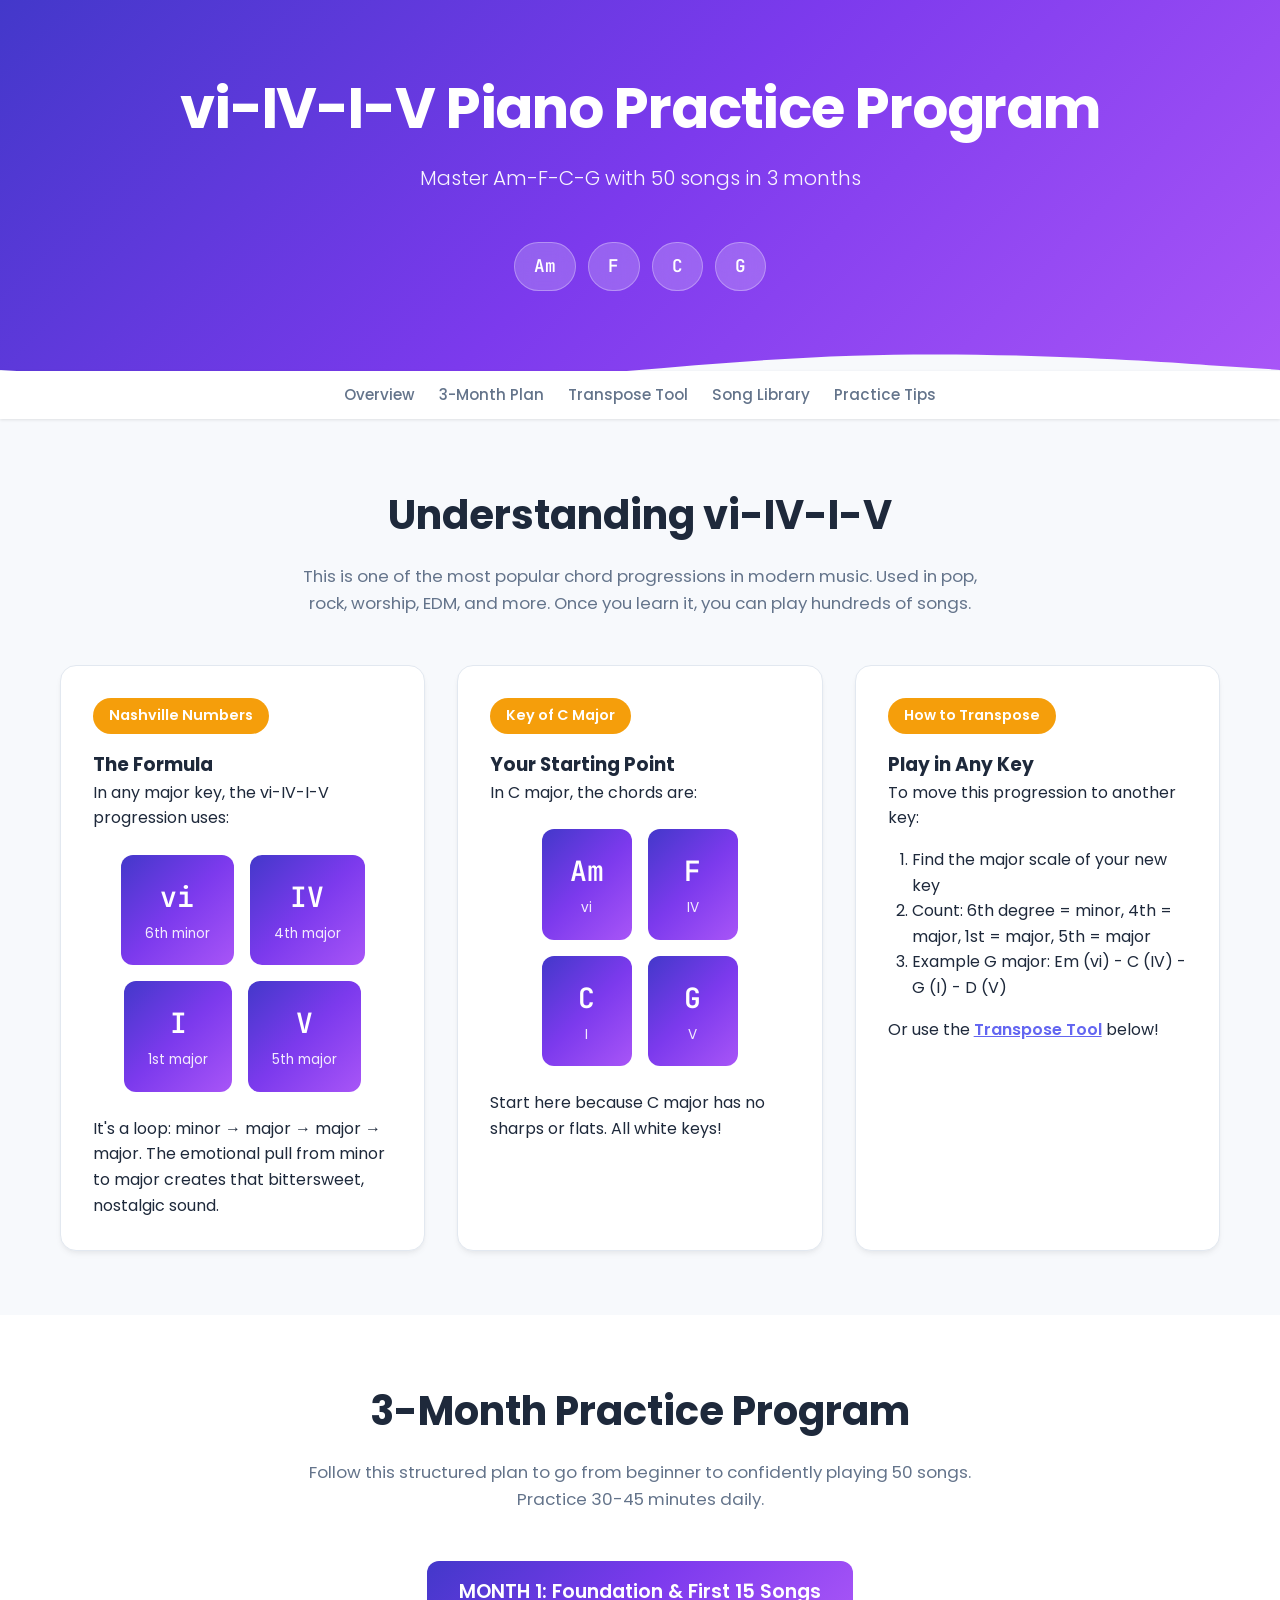
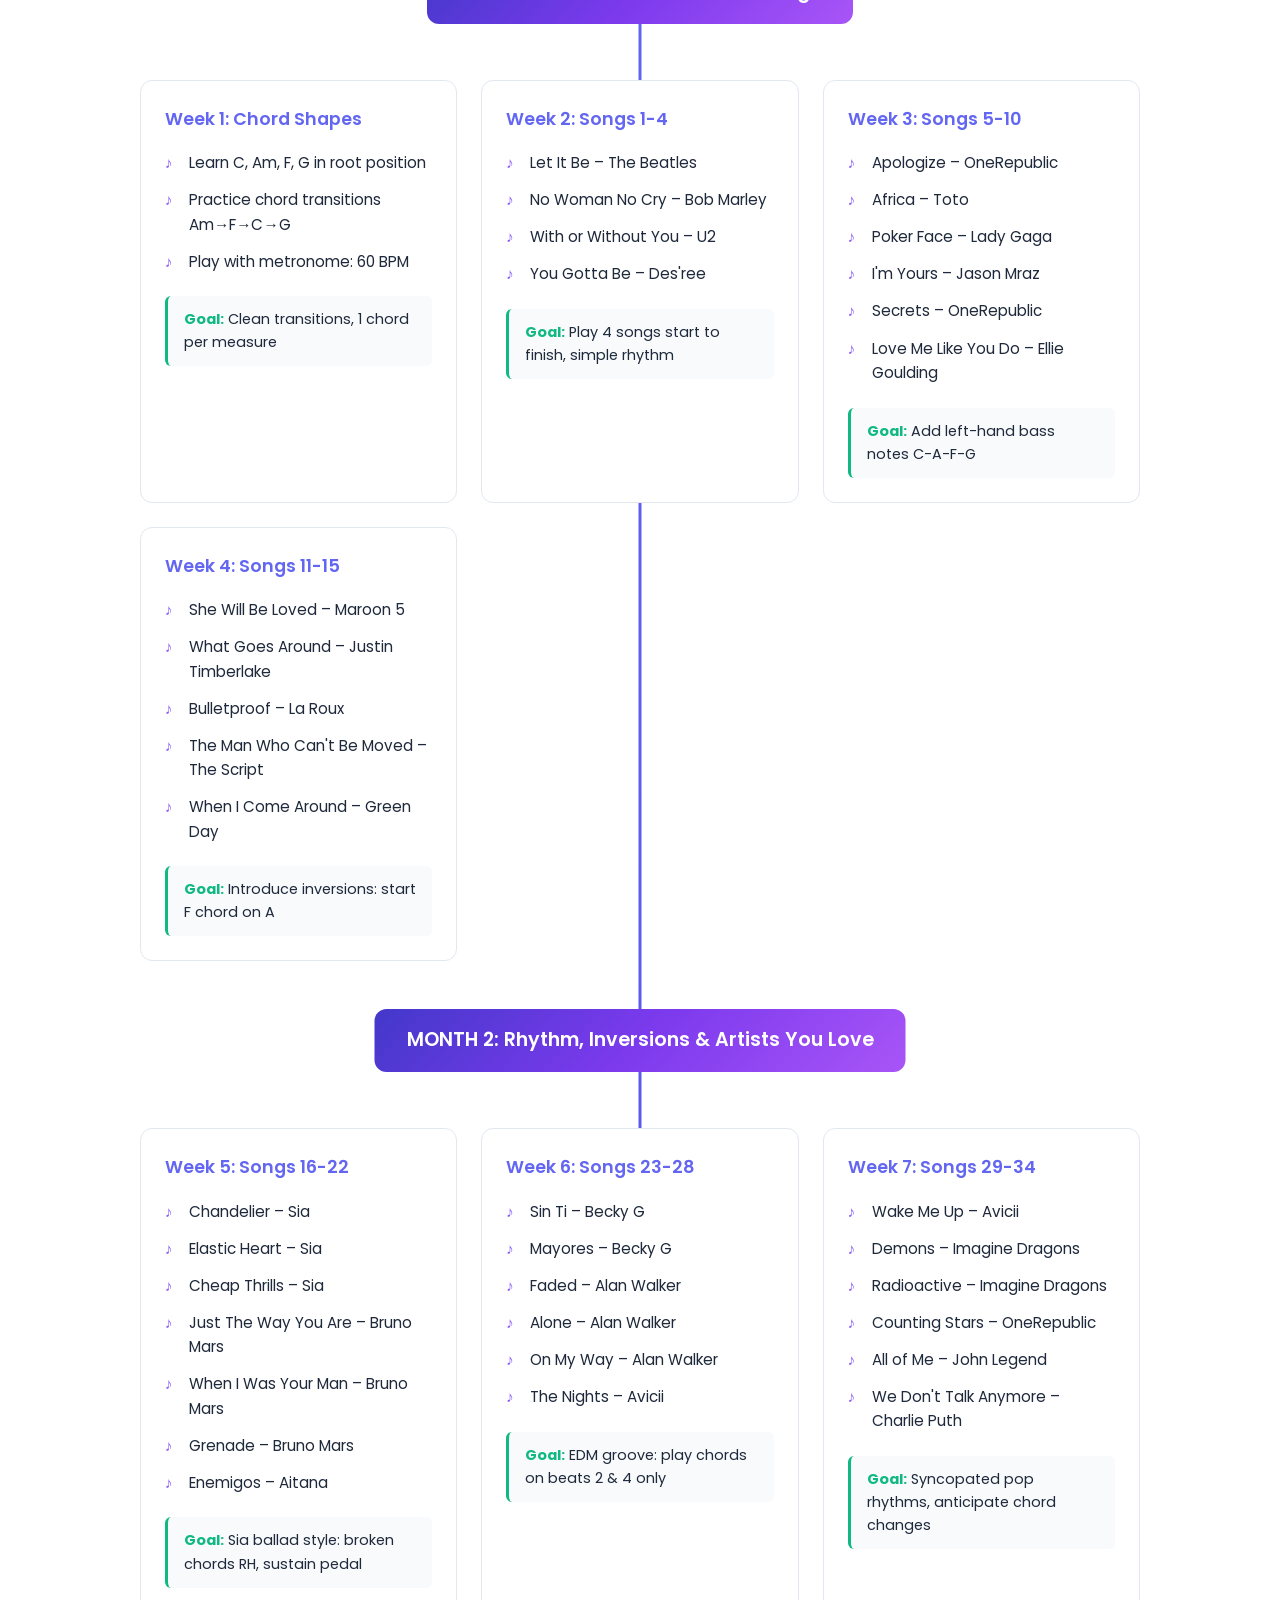
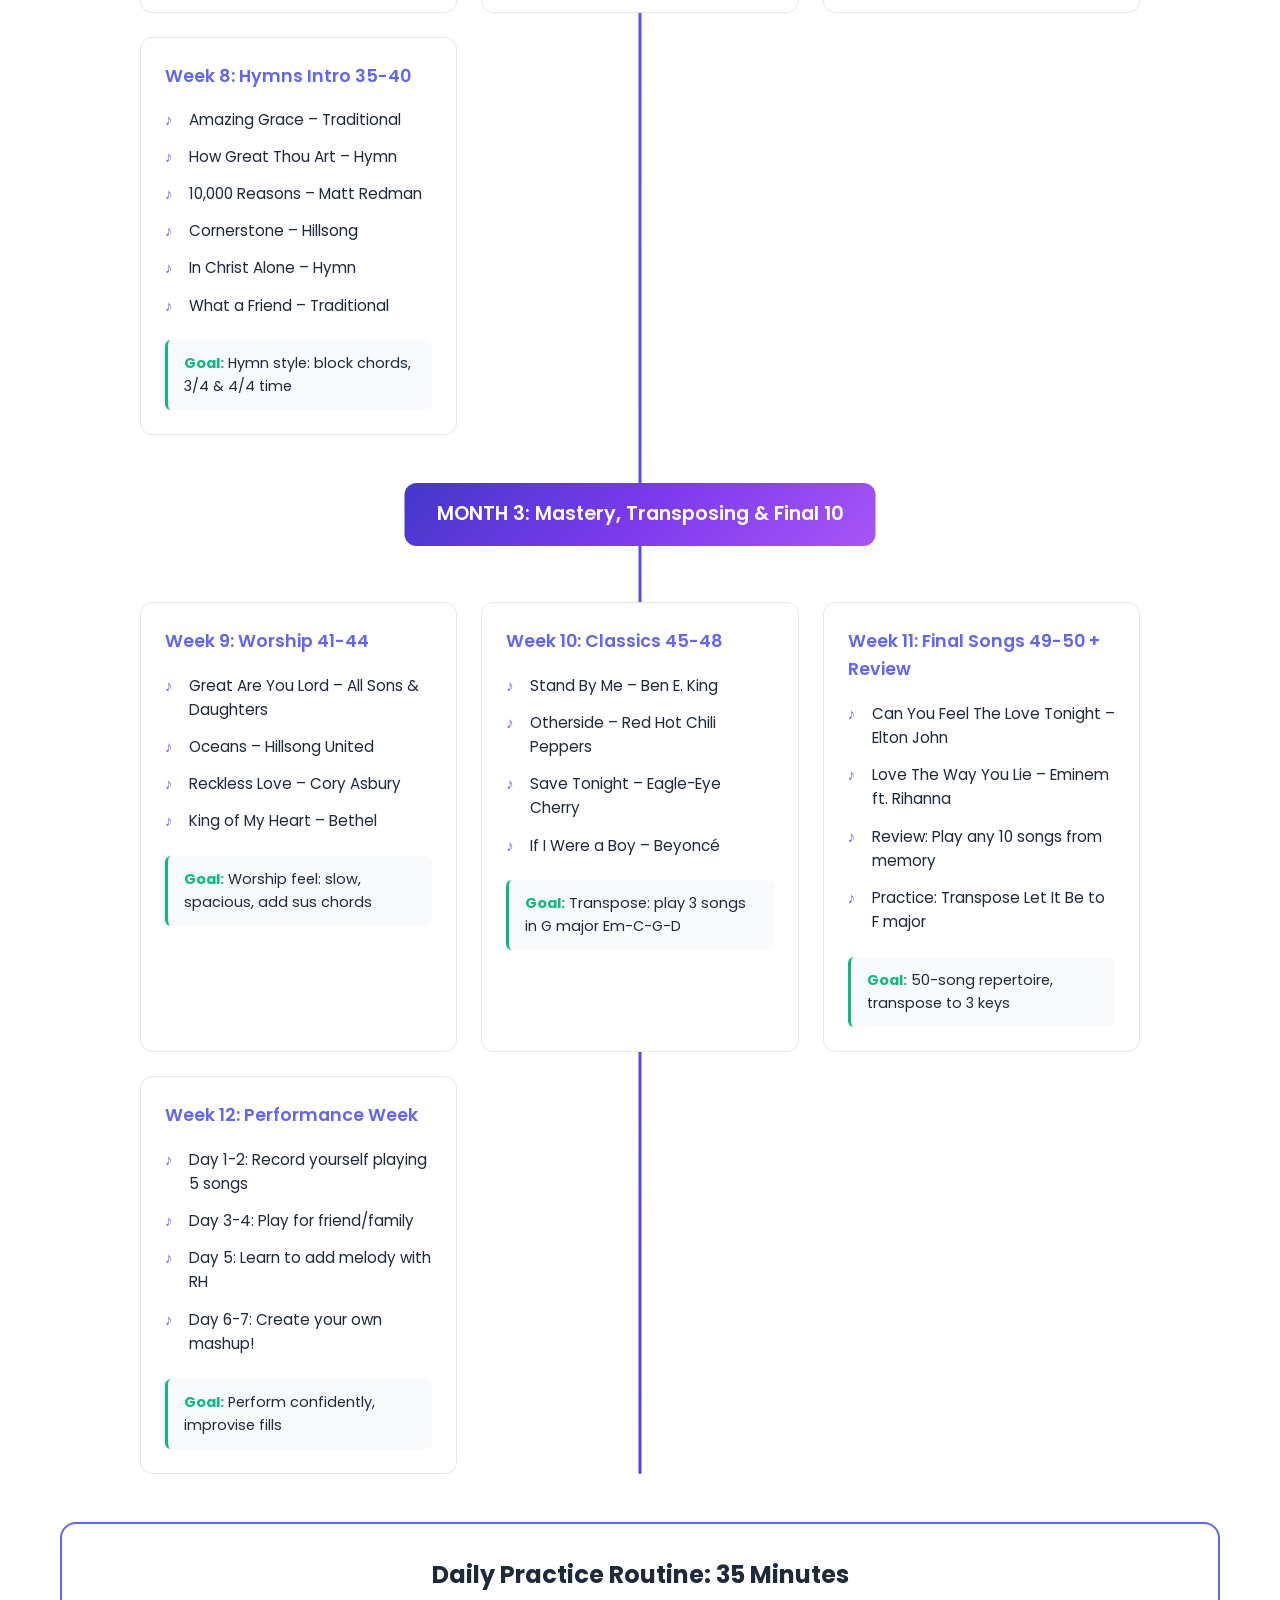
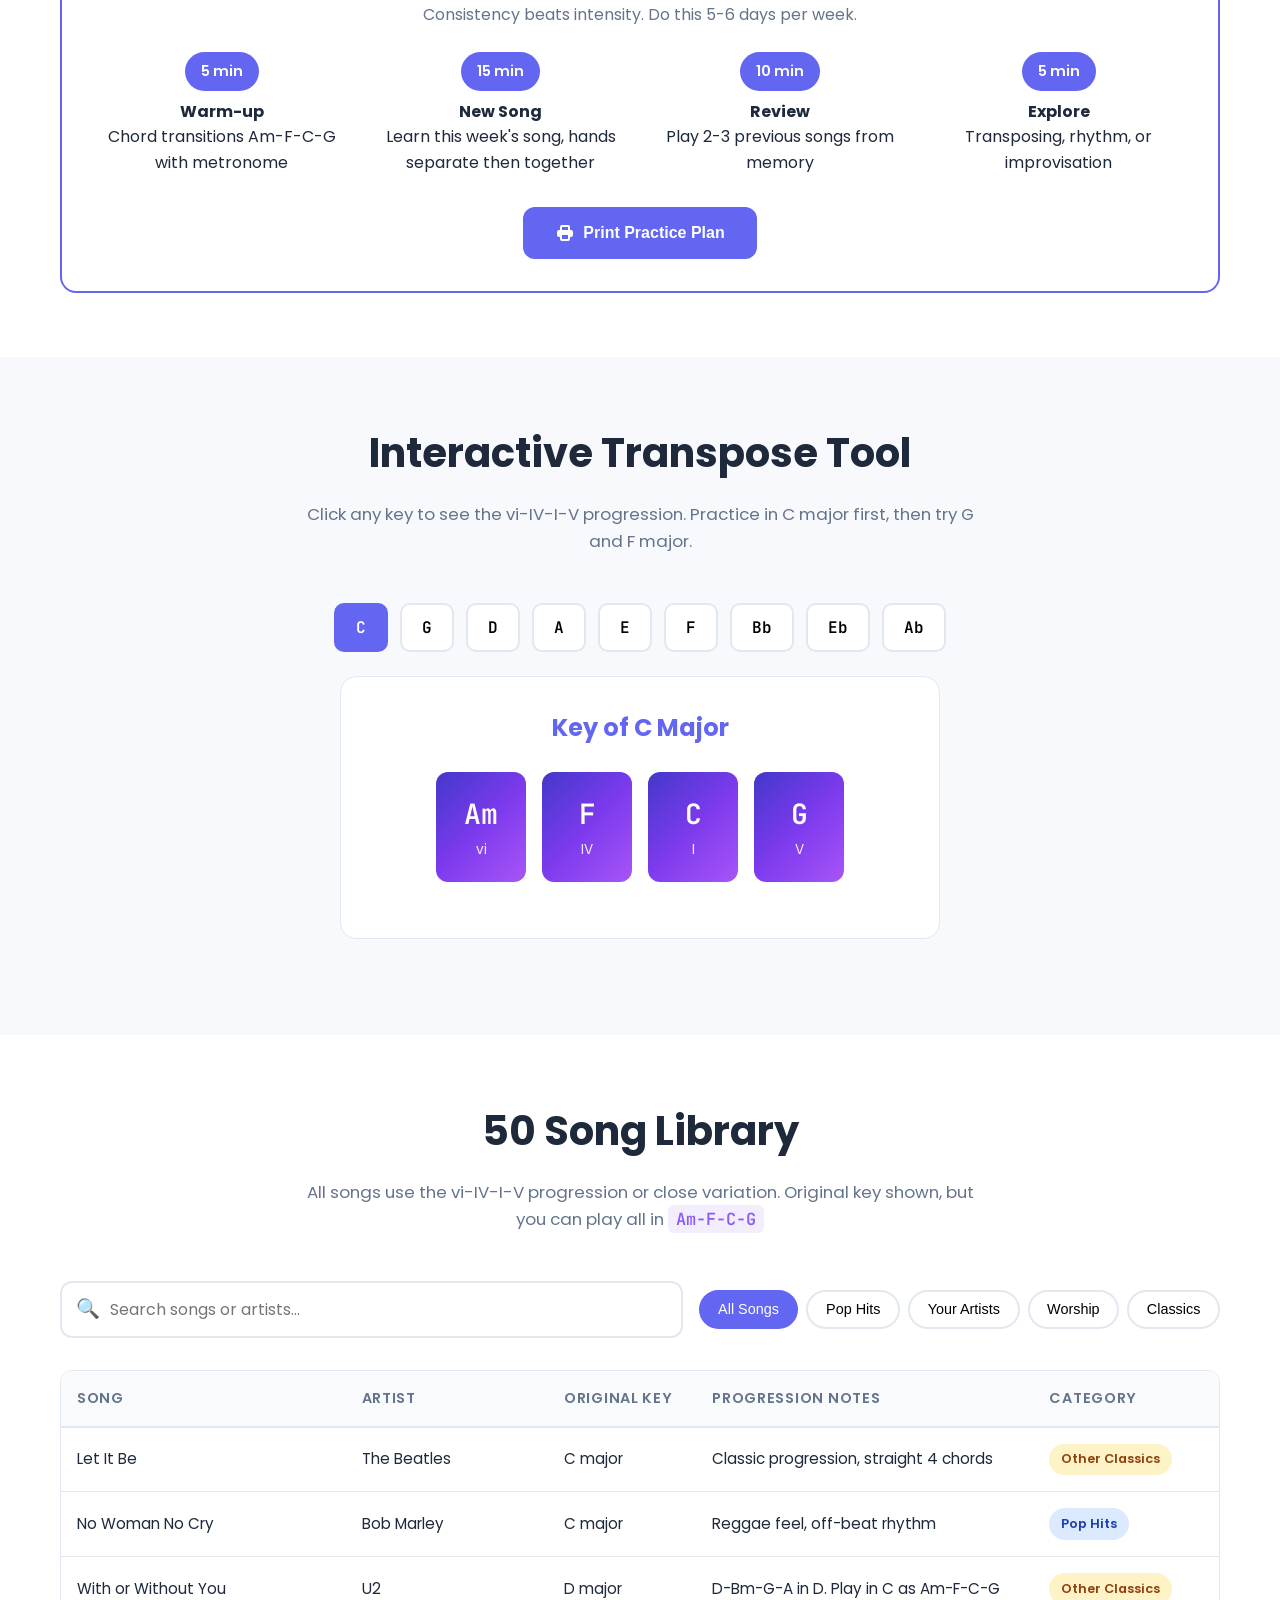
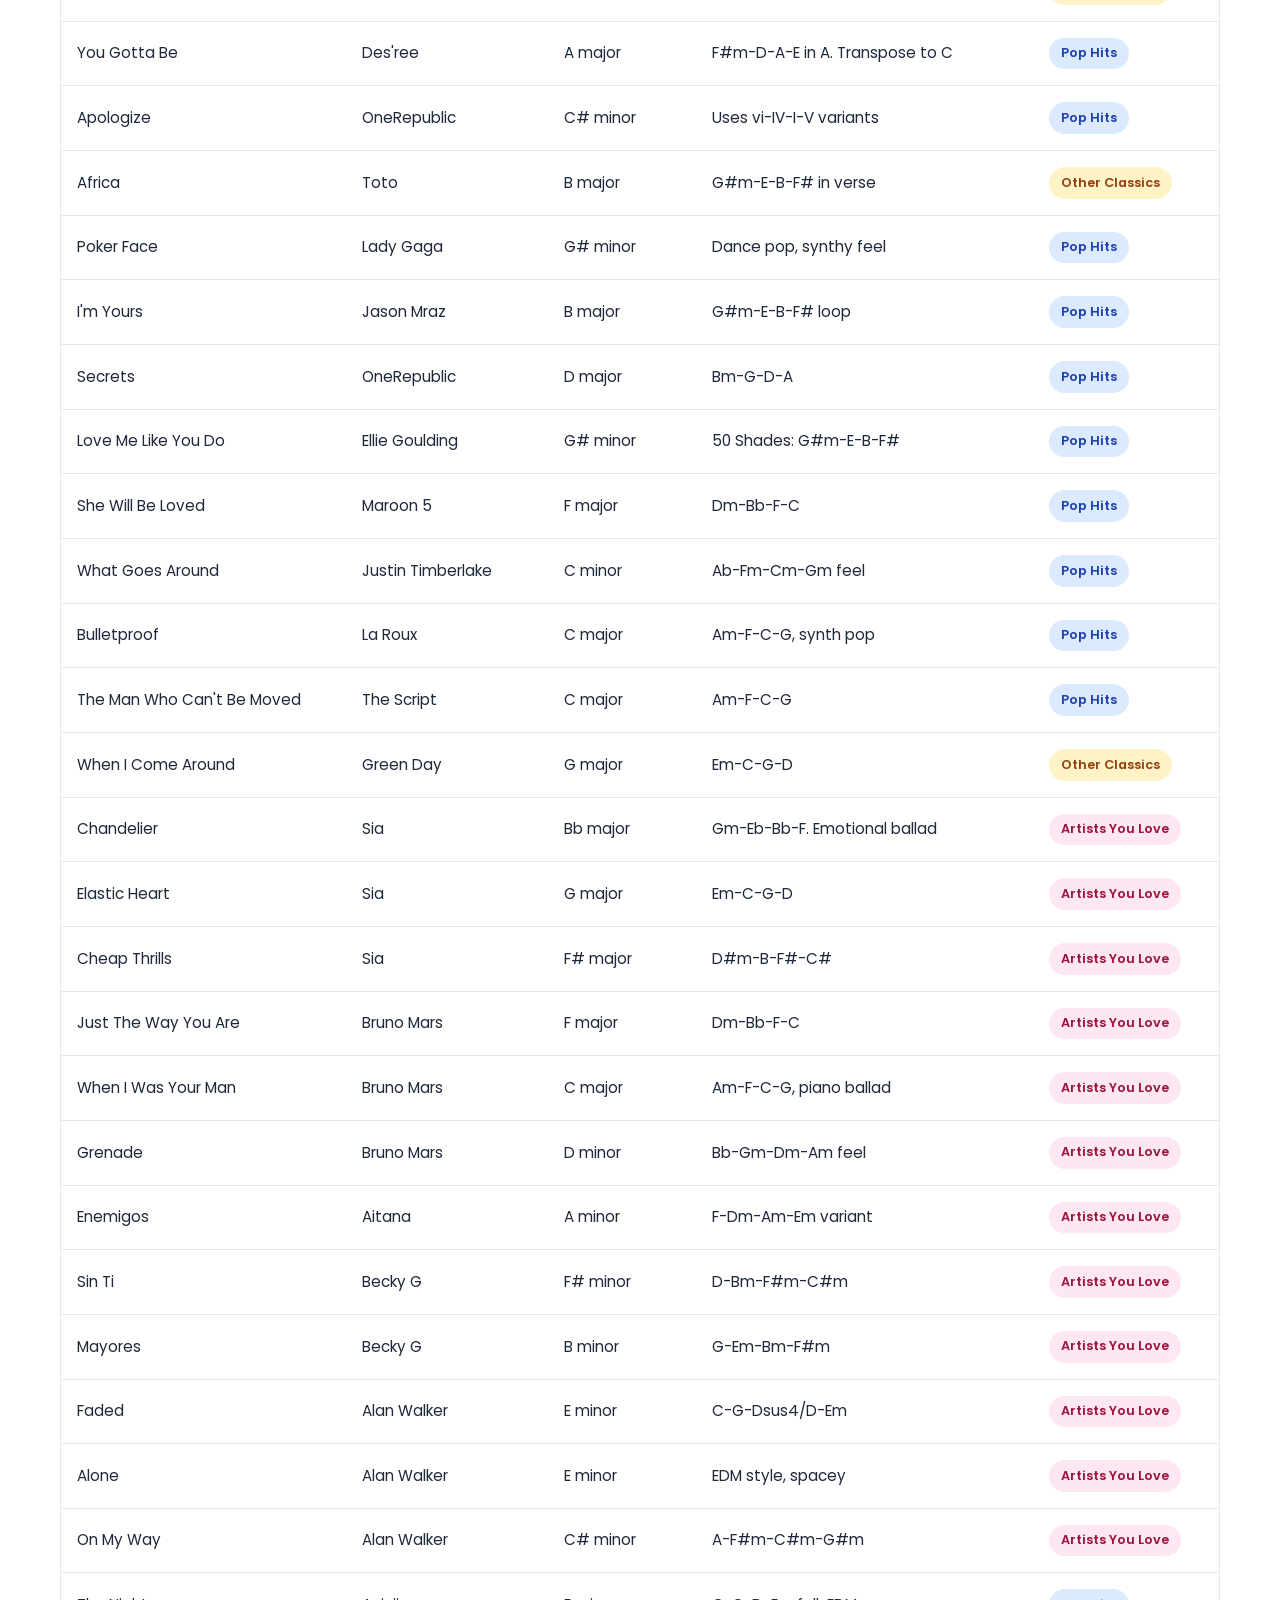
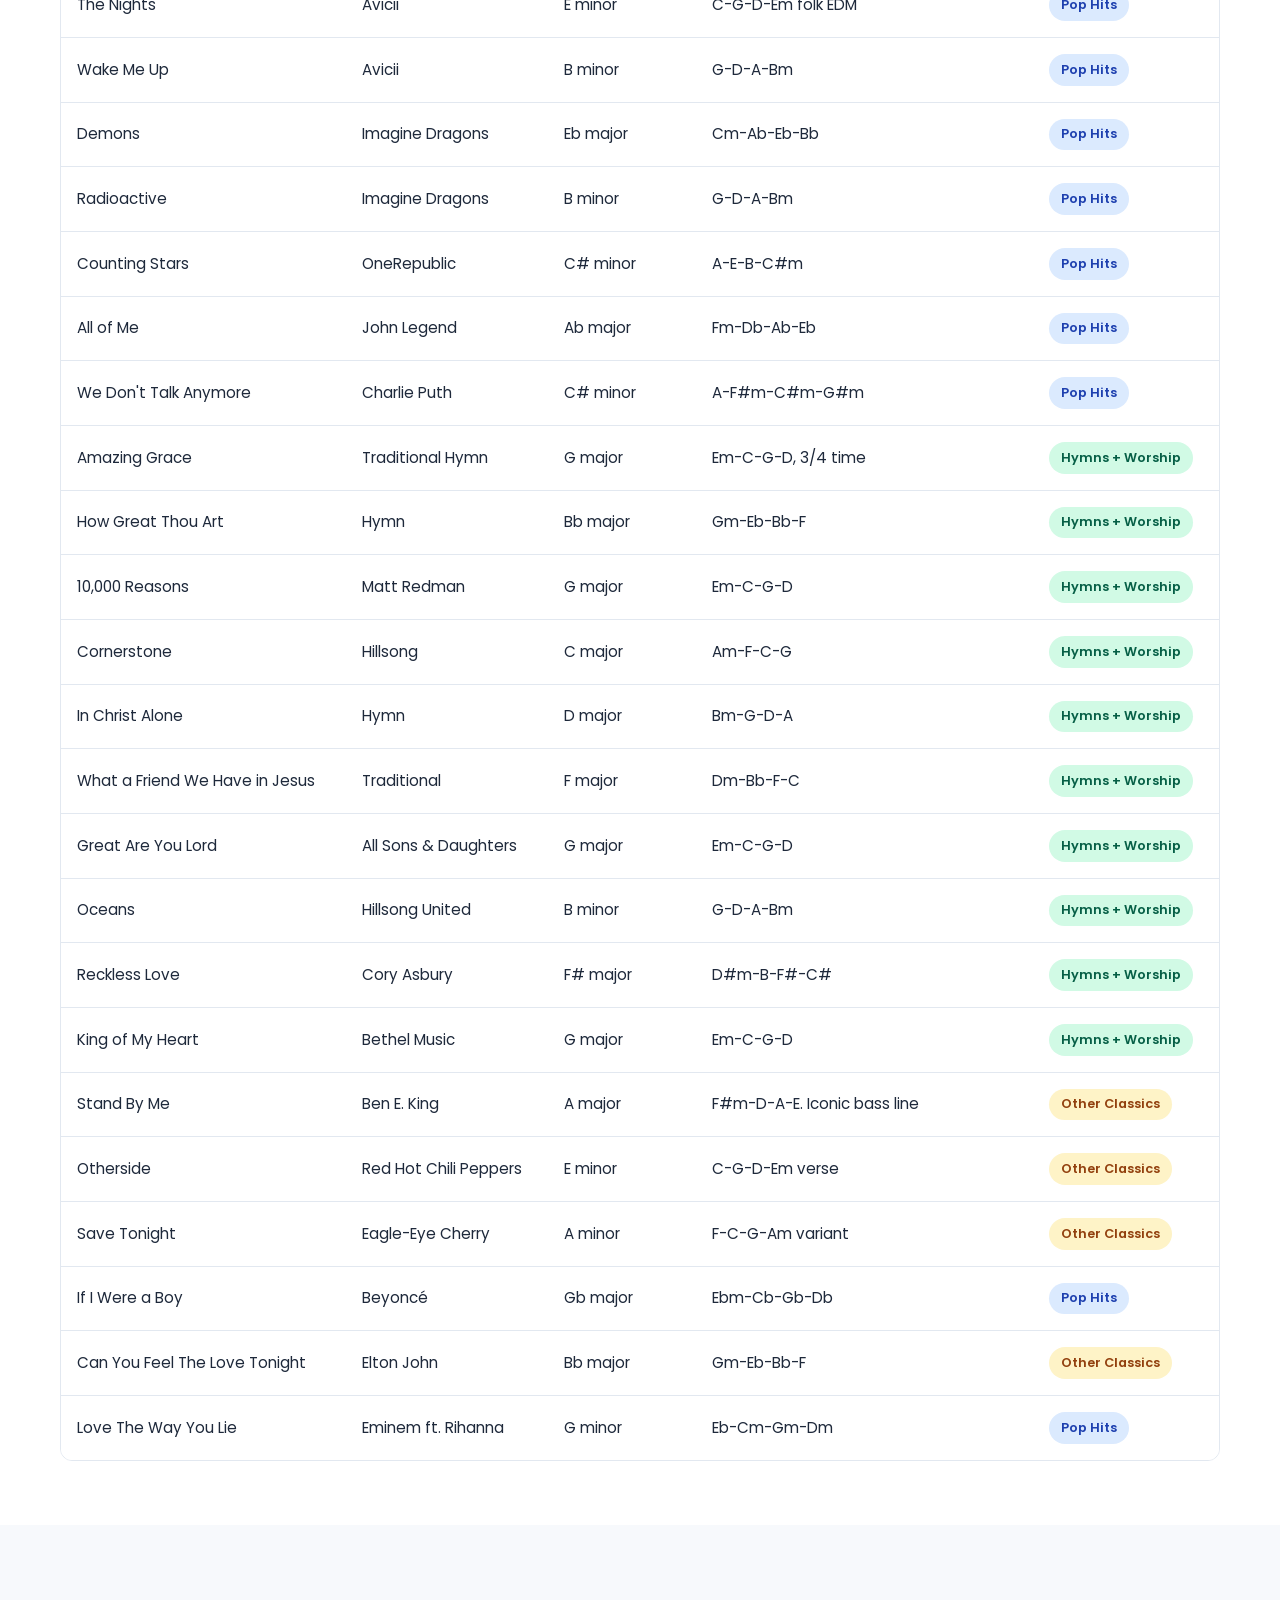
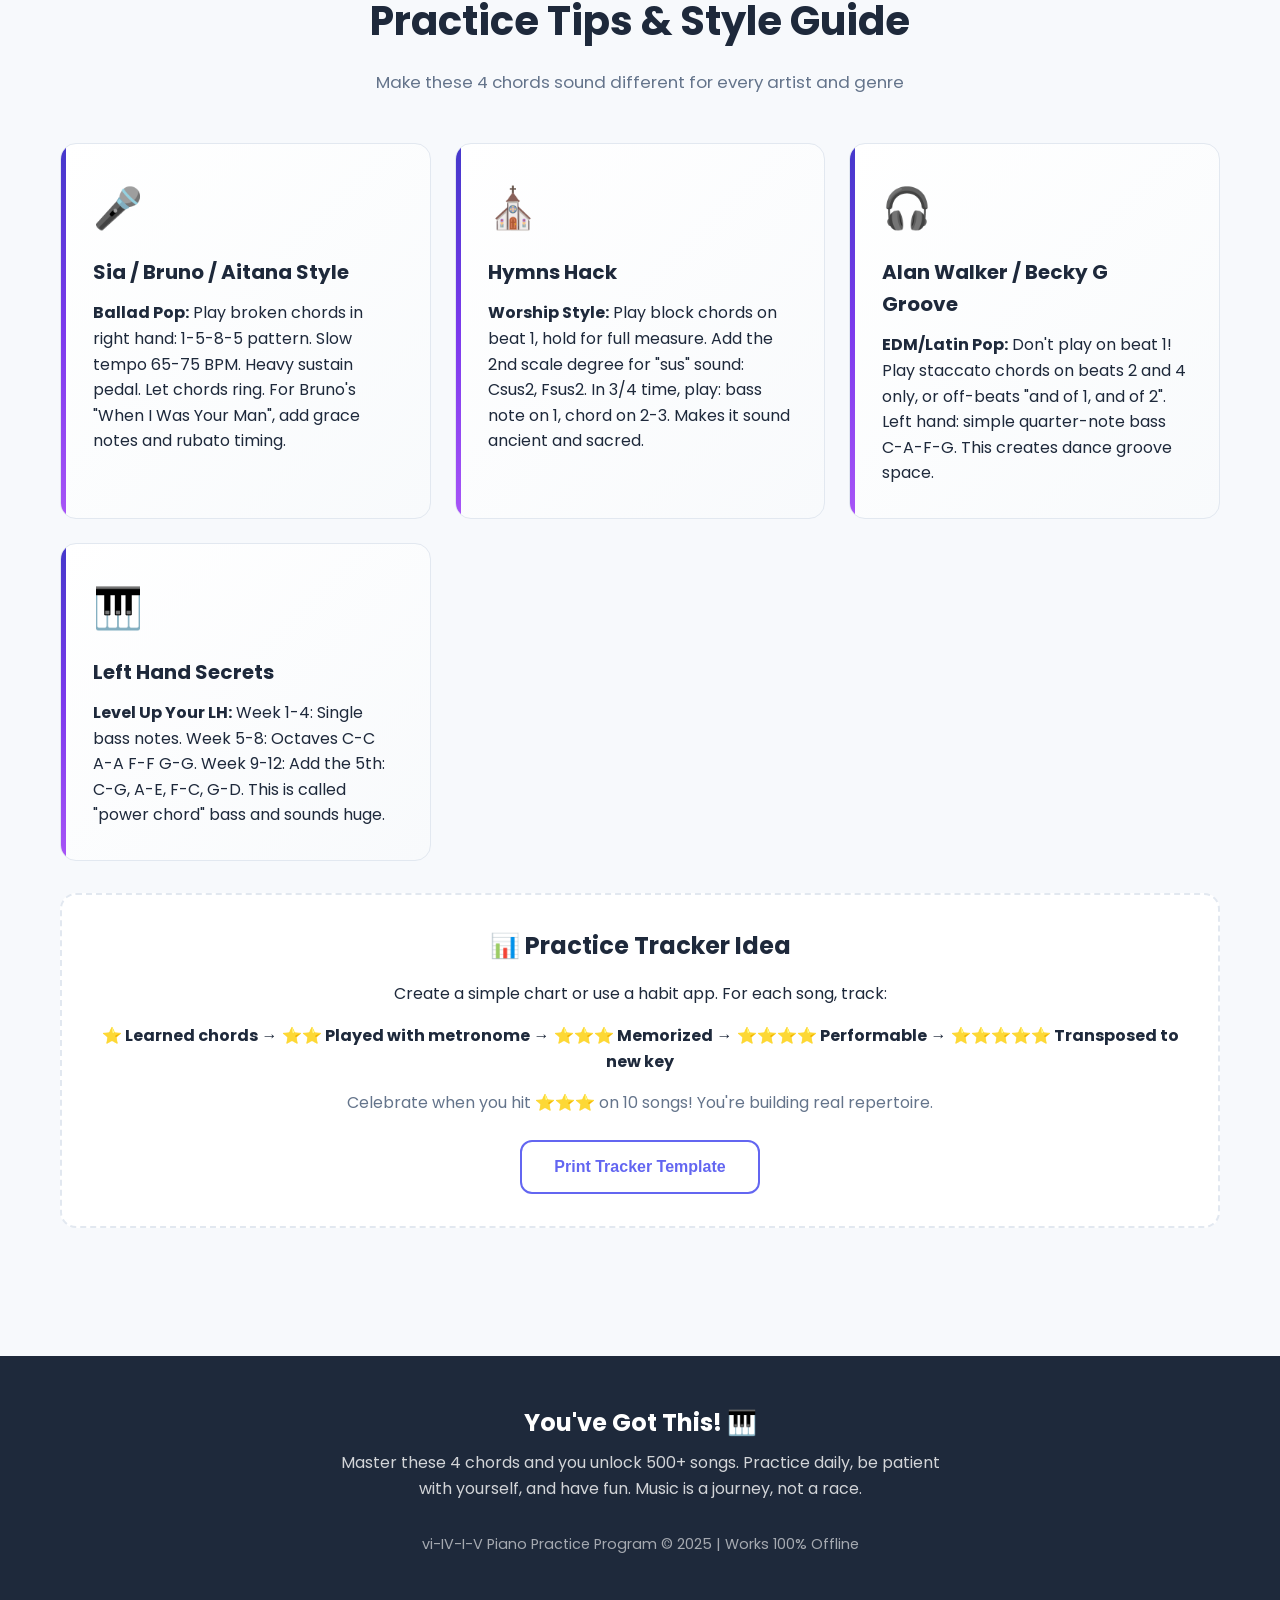
==== piano_program.html @ 8c0c709d "initial commit" ====
<!DOCTYPE html>
<html lang="en">
<head>
<!-- Playables SDK -->
<script>// Playables SDK v1.0.0
// Game lifecycle bridge: rAF-based game-ready detection + event communication
(function() {
  'use strict';

  // Idempotency: skip if already initialized (e.g., server-side injection
  // followed by client-side inject-javascript via the Bloks webview component).
  if (window.playablesSDK) return;

  var HANDLER_NAME = 'playablesGameEventHandler';
  var ANDROID_BRIDGE_NAME = '_MetaPlayablesBridge';
  var RAF_FRAME_THRESHOLD = 3;

  var gameReadySent = false;
  var firstInteractionSent = false;
  var errorSent = false;
  var frameCount = 0;
  var originalRAF = window.requestAnimationFrame;

  // --- Transport Layer ---

  function hasIOSBridge() {
    return !!(window.webkit &&
              window.webkit.messageHandlers &&
              window.webkit.messageHandlers[HANDLER_NAME]);
  }

  function hasAndroidBridge() {
    return !!(window[ANDROID_BRIDGE_NAME] &&
              typeof window[ANDROID_BRIDGE_NAME].postEvent === 'function');
  }

  function isInIframe() {
    return !!(window.parent && window.parent !== window);
  }

  function sendEvent(eventName, payload) {
    var message = {
      type: eventName,
      payload: payload || {},
      timestamp: Date.now()
    };

    if (hasIOSBridge()) {
      try {
        window.webkit.messageHandlers[HANDLER_NAME].postMessage(message);
      } catch (e) { /* ignore */ }
      return;
    }

    if (hasAndroidBridge()) {
    try {
      var p = payload || {};
      p.__secureToken = window.__fbAndroidBridgeAuthToken || '';
      window[ANDROID_BRIDGE_NAME].postEvent(
        eventName,
        JSON.stringify(p)
      );
    } catch (e) { /* ignore */ }
    return;
  }

    if (isInIframe()) {
      try {
        window.parent.postMessage(message, '*');
      } catch (e) { /* ignore */ }
      return;
    }
  }

  // --- rAF Game-Ready Detection ---

  function onFrame() {
    if (gameReadySent) return;

    frameCount++;
    if (frameCount >= RAF_FRAME_THRESHOLD) {
      gameReadySent = true;
      sendEvent('game_ready', {
        frame_count: frameCount,
        detected_at: Date.now()
      });
      return;
    }

    originalRAF.call(window, onFrame);
  }

  if (originalRAF) {
    window.requestAnimationFrame = function(callback) {
      if (!gameReadySent) {
        return originalRAF.call(window, function(timestamp) {
          frameCount++;
          if (frameCount >= RAF_FRAME_THRESHOLD && !gameReadySent) {
            gameReadySent = true;
            sendEvent('game_ready', {
              frame_count: frameCount,
              detected_at: Date.now()
            });
          }
          callback(timestamp);
        });
      }
      return originalRAF.call(window, callback);
    };
  }

  // --- First User Interaction Detection ---

  function setupFirstInteractionDetection() {
    var events = ['touchstart', 'mousedown', 'keydown'];

    function onFirstInteraction() {
      if (firstInteractionSent) return;
      firstInteractionSent = true;
      sendEvent('user_interaction_start', null);

      for (var i = 0; i < events.length; i++) {
        document.removeEventListener(events[i], onFirstInteraction, true);
      }
    }

    for (var i = 0; i < events.length; i++) {
      document.addEventListener(events[i], onFirstInteraction, true);
    }
  }

  if (document.readyState === 'loading') {
    document.addEventListener('DOMContentLoaded', setupFirstInteractionDetection);
  } else {
    setupFirstInteractionDetection();
  }

  // --- Auto Error Capture ---

  window.addEventListener('error', function(event) {
    if (errorSent) return;
    errorSent = true;
    sendEvent('error', {
      message: event.message || 'Unknown error',
      source: event.filename || '',
      lineno: event.lineno || 0,
      colno: event.colno || 0,
      auto_captured: true
    });
  });

  window.addEventListener('unhandledrejection', function(event) {
    if (errorSent) return;
    errorSent = true;
    var reason = event.reason;
    sendEvent('error', {
      message: (reason instanceof Error) ? reason.message : String(reason),
      type: 'unhandled_promise_rejection',
      auto_captured: true
    });
  });

  // --- Public API ---

  window.playablesSDK = {
    complete: function(score) {
      sendEvent('game_ended', {
        score: score,
        completed: true
      });
    },

    error: function(message) {
      if (errorSent) return;
      errorSent = true;
      sendEvent('error', {
        message: message || 'Unknown error',
        auto_captured: false
      });
    },

    sendEvent: function(eventName, payload) {
      if (!eventName || typeof eventName !== 'string') return;
      sendEvent(eventName, payload);
    }
  };

  // Kick off rAF detection in case no game code calls rAF immediately
  if (originalRAF) {
    originalRAF.call(window, onFrame);
  }
})();</script>
<script>window.Intl=window.Intl||{};Intl.t=function(s){return(Intl._locale&&Intl._locale[s])||s;};</script>
<meta charset="UTF-8">
<meta name="viewport" content="width=device-width, initial-scale=1.0">
<title>vi-IV-I-V Piano Practice Program</title>
<link href="https://fonts.googleapis.com/css2?family=Poppins:wght@300;400;500;600;700&family=JetBrains+Mono:wght@400;600&display=swap" rel="stylesheet">
<style>
:root {
--bg: #f7f9fc;
--card: #ffffff;
--text: #1e293b;
--muted: #64748b;
--primary: #6366f1;
--primary-dark: #4f46e5;
--gradient: linear-gradient(135deg, #4338ca 0%, #7c3aed 50%, #a855f7 100%);
--accent: #f59e0b;
--border: #e2e8f0;
--success: #10b981;
--chord-color: #8b5cf6;
}

* {
margin: 0;
padding: 0;
box-sizing: border-box;
}

html {
scroll-behavior: smooth;
}

body {
font-family: 'Poppins', sans-serif;
background: var(--bg);
color: var(--text);
line-height: 1.6;
}

.container {
max-width: 1200px;
margin: 0 auto;
padding: 0 1.25rem;
}

/* Header */
header {
background: var(--gradient);
color: white;
padding: 4rem 0 5rem;
position: relative;
overflow: hidden;
}

header::after {
content: '';
position: absolute;
bottom: -2px;
left: 0;
width: 100%;
height: 60px;
background: url("data:image/svg+xml,%3Csvg xmlns='http://www.w3.org/2000/svg' viewBox='0 0 1440 120'%3E%3Cpath fill='%23f7f9fc' d='M0,64L80,69.3C160,75,320,85,480,80C640,75,800,53,960,48C1120,43,1280,53,1360,58.7L1440,64L1440,120L1360,120C1280,120,1120,120,960,120C800,120,640,120,480,120C320,120,160,120,80,120L0,120Z'%3E%3C/path%3E%3C/svg%3E") no-repeat;
background-size: cover;
}

.header-content {
text-align: center;
position: relative;
z-index: 2;
}

h1 {
font-size: clamp(2rem, 5vw, 3.5rem);
font-weight: 700;
margin-bottom: 0.5rem;
letter-spacing: -0.02em;
}

.subtitle {
font-size: clamp(1rem, 2.5vw, 1.25rem);
opacity: 0.95;
font-weight: 300;
margin-bottom: 2rem;
}

.header-chords {
display: inline-flex;
gap: 0.75rem;
flex-wrap: wrap;
justify-content: center;
margin-top: 1rem;
}

.chord-pill {
background: rgba(255,255,255,0.2);
backdrop-filter: blur(10px);
padding: 0.6rem 1.2rem;
border-radius: 50px;
font-family: 'JetBrains Mono', monospace;
font-weight: 600;
font-size: 1.1rem;
border: 1px solid rgba(255,255,255,0.3);
}

nav {
position: sticky;
top: 0;
background: var(--card);
box-shadow: 0 1px 3px rgba(0,0,0,0.1);
z-index: 100;
padding: 0.75rem 0;
}

.nav-links {
display: flex;
gap: 1.5rem;
justify-content: center;
flex-wrap: wrap;
}

.nav-links a {
color: var(--muted);
text-decoration: none;
font-weight: 500;
font-size: 0.95rem;
transition: color 0.2s;
}

.nav-links a:hover {
color: var(--primary);
}

section {
padding: 4rem 0;
}

.section-title {
font-size: clamp(1.75rem, 4vw, 2.5rem);
font-weight: 700;
margin-bottom: 1rem;
text-align: center;
}

.section-desc {
text-align: center;
color: var(--muted);
max-width: 700px;
margin: 0 auto 3rem;
font-size: 1.05rem;
}

.card {
background: var(--card);
border-radius: 16px;
padding: 2rem;
box-shadow: 0 4px 6px -1px rgba(0,0,0,0.05), 0 2px 4px -1px rgba(0,0,0,0.03);
border: 1px solid var(--border);
transition: transform 0.2s, box-shadow 0.2s;
}

.card:hover {
transform: translateY(-2px);
box-shadow: 0 10px 15px -3px rgba(0,0,0,0.08), 0 4px 6px -2px rgba(0,0,0,0.03);
}

.overview-grid {
display: grid;
grid-template-columns: repeat(auto-fit, minmax(300px, 1fr));
gap: 2rem;
margin-top: 2rem;
}

.chord-display {
display: flex;
gap: 1rem;
justify-content: center;
margin: 1.5rem 0;
flex-wrap: wrap;
}

.chord-box {
background: var(--gradient);
color: white;
padding: 1.25rem 1.5rem;
border-radius: 12px;
text-align: center;
min-width: 90px;
}

.chord-name {
font-family: 'JetBrains Mono', monospace;
font-size: 1.75rem;
font-weight: 600;
display: block;
}

.chord-degree {
font-size: 0.85rem;
opacity: 0.9;
margin-top: 0.25rem;
}

.nashville-label {
background: var(--accent);
color: white;
display: inline-block;
padding: 0.4rem 1rem;
border-radius: 50px;
font-weight: 600;
font-size: 0.9rem;
margin-bottom: 1rem;
}

/* Timeline */
.timeline {
position: relative;
max-width: 1000px;
margin: 0 auto;
}

.timeline::before {
content: '';
position: absolute;
left: 50%;
transform: translateX(-50%);
width: 3px;
height: 100%;
background: linear-gradient(to bottom, var(--primary), var(--primary-dark));
border-radius: 3px;
}

.month-block {
position: relative;
margin-bottom: 3rem;
}

.month-header {
background: var(--gradient);
color: white;
padding: 1rem 2rem;
border-radius: 12px;
display: inline-block;
font-weight: 600;
font-size: 1.2rem;
margin-bottom: 1.5rem;
position: relative;
left: 50%;
transform: translateX(-50%);
z-index: 2;
}

.weeks-grid {
display: grid;
grid-template-columns: repeat(auto-fit, minmax(280px, 1fr));
gap: 1.5rem;
margin-top: 2rem;
}

.week-card {
background: var(--card);
border: 1px solid var(--border);
border-radius: 12px;
padding: 1.5rem;
}

.week-title {
color: var(--primary);
font-weight: 600;
margin-bottom: 0.75rem;
font-size: 1.1rem;
}

.song-list {
list-style: none;
margin: 0.75rem 0;
}

.song-list li {
padding: 0.4rem 0;
padding-left: 1.5rem;
position: relative;
font-size: 0.95rem;
}

.song-list li::before {
content: '♪';
position: absolute;
left: 0;
color: var(--chord-color);
font-weight: 600;
}

.goal-box {
background: #f8fafc;
border-left: 3px solid var(--success);
padding: 0.75rem 1rem;
border-radius: 6px;
margin-top: 1rem;
font-size: 0.9rem;
}

.goal-box strong {
color: var(--success);
}

.daily-routine {
background: var(--card);
border-radius: 16px;
padding: 2rem;
margin-top: 3rem;
border: 2px solid var(--primary);
}

.routine-grid {
display: grid;
grid-template-columns: repeat(auto-fit, minmax(200px, 1fr));
gap: 1.5rem;
margin-top: 1.5rem;
}

.routine-item {
text-align: center;
}

.routine-time {
background: var(--primary);
color: white;
padding: 0.5rem 1rem;
border-radius: 50px;
display: inline-block;
font-weight: 600;
margin-bottom: 0.5rem;
font-size: 0.9rem;
}

/* Transpose Tool */
.transpose-tool {
text-align: center;
margin: 3rem 0 2rem;
}

.key-buttons {
display: flex;
flex-wrap: wrap;
gap: 0.75rem;
justify-content: center;
margin: 1.5rem 0;
}

.key-btn {
background: var(--card);
border: 2px solid var(--border);
padding: 0.75rem 1.25rem;
border-radius: 10px;
cursor: pointer;
font-weight: 600;
font-family: 'JetBrains Mono', monospace;
transition: all 0.2s;
font-size: 1rem;
}

.key-btn:hover {
border-color: var(--primary);
transform: translateY(-2px);
}

.key-btn.active {
background: var(--primary);
color: white;
border-color: var(--primary);
}

.transpose-display {
background: var(--card);
border-radius: 16px;
padding: 2rem;
max-width: 600px;
margin: 0 auto;
border: 1px solid var(--border);
}

#currentKey {
font-size: 1.5rem;
font-weight: 700;
color: var(--primary);
margin-bottom: 1rem;
}

/* Song Library */
.library-controls {
display: flex;
gap: 1rem;
margin-bottom: 2rem;
flex-wrap: wrap;
justify-content: space-between;
align-items: center;
}

.search-box {
flex: 1;
min-width: 250px;
position: relative;
}

.search-box input {
width: 100%;
padding: 0.875rem 1rem 0.875rem 3rem;
border: 2px solid var(--border);
border-radius: 12px;
font-size: 1rem;
font-family: 'Poppins', sans-serif;
transition: border 0.2s;
}

.search-box input:focus {
outline: none;
border-color: var(--primary);
}

.search-box::before {
content: '🔍';
position: absolute;
left: 1rem;
top: 50%;
transform: translateY(-50%);
font-size: 1.2rem;
}

.filter-buttons {
display: flex;
gap: 0.5rem;
flex-wrap: wrap;
}

.filter-btn {
padding: 0.6rem 1.1rem;
background: var(--card);
border: 2px solid var(--border);
border-radius: 50px;
cursor: pointer;
font-size: 0.9rem;
font-weight: 500;
transition: all 0.2s;
}

.filter-btn:hover {
border-color: var(--primary);
}

.filter-btn.active {
background: var(--primary);
color: white;
border-color: var(--primary);
}

.song-table-container {
overflow-x: auto;
border-radius: 12px;
border: 1px solid var(--border);
}

table {
width: 100%;
border-collapse: collapse;
background: var(--card);
}

thead {
background: #f8fafc;
position: sticky;
top: 0;
}

th {
padding: 1rem;
text-align: left;
font-weight: 600;
font-size: 0.9rem;
color: var(--muted);
text-transform: uppercase;
letter-spacing: 0.05em;
border-bottom: 2px solid var(--border);
}

td {
padding: 1rem;
border-bottom: 1px solid var(--border);
font-size: 0.95rem;
}

tbody tr:hover {
background: #f8fafc;
}

tbody tr:last-child td {
border-bottom: none;
}

.chord-inline {
font-family: 'JetBrains Mono', monospace;
color: var(--chord-color);
font-weight: 600;
background: rgba(139, 92, 246, 0.1);
padding: 0.2rem 0.5rem;
border-radius: 6px;
}

.category-badge {
display: inline-block;
padding: 0.35rem 0.75rem;
border-radius: 50px;
font-size: 0.8rem;
font-weight: 600;
}

.cat-pop { background: #dbeafe; color: #1e40af; }
.cat-artist { background: #fce7f3; color: #9f1239; }
.cat-hymn { background: #d1fae5; color: #065f46; }
.cat-classic { background: #fef3c7; color: #92400e; }

/* Tips Section */
.tips-grid {
display: grid;
grid-template-columns: repeat(auto-fit, minmax(300px, 1fr));
gap: 1.5rem;
margin-top: 2rem;
}

.tip-card {
background: linear-gradient(135deg, #ffffff 0%, #f8fafc 100%);
border-radius: 16px;
padding: 2rem;
border: 1px solid var(--border);
position: relative;
overflow: hidden;
}

.tip-card::before {
content: '';
position: absolute;
top: 0;
left: 0;
width: 5px;
height: 100%;
background: var(--gradient);
}

.tip-icon {
font-size: 2.5rem;
margin-bottom: 1rem;
}

.tip-card h3 {
font-size: 1.25rem;
margin-bottom: 0.75rem;
color: var(--text);
}

.tracker-box {
background: var(--card);
border-radius: 16px;
padding: 2rem;
margin-top: 2rem;
text-align: center;
border: 2px dashed var(--border);
}

/* Footer */
footer {
background: var(--text);
color: white;
text-align: center;
padding: 3rem 0;
margin-top: 4rem;
}

.btn {
background: var(--primary);
color: white;
border: none;
padding: 1rem 2rem;
border-radius: 12px;
font-size: 1rem;
font-weight: 600;
cursor: pointer;
transition: all 0.2s;
display: inline-flex;
align-items: center;
gap: 0.5rem;
}

.btn:hover {
background: var(--primary-dark);
transform: translateY(-2px);
box-shadow: 0 10px 20px rgba(99, 102, 241, 0.3);
}

.btn-secondary {
background: var(--card);
color: var(--primary);
border: 2px solid var(--primary);
}

.btn-secondary:hover {
background: var(--primary);
color: white;
}

/* Mobile Responsive */
@media (max-width: 768px) {
section {
padding: 2.5rem 0;
}

.timeline::before {
left: 10px;
}

.month-header {
left: 0;
transform: none;
}

.card {
padding: 1.5rem;
}

th, td {
padding: 0.75rem 0.5rem;
font-size: 0.85rem;
}

/* Stack table on mobile */
.song-table-container {
border: none;
}

table, thead, tbody, th, td, tr {
display: block;
}

thead {
display: none;
}

tr {
margin-bottom: 1rem;
border: 1px solid var(--border);
border-radius: 12px;
overflow: hidden;
}

td {
border: none;
position: relative;
padding-left: 50%;
text-align: right;
border-bottom: 1px solid var(--border);
}

td:last-child {
border-bottom: none;
}

td::before {
content: attr(data-label);
position: absolute;
left: 1rem;
width: 45%;
text-align: left;
font-weight: 600;
color: var(--muted);
font-size: 0.8rem;
text-transform: uppercase;
}

.nav-links {
font-size: 0.85rem;
gap: 1rem;
}
}

/* Print Styles */
@media print {
nav, .btn, .library-controls, footer, .transpose-tool .key-buttons {
display: none !important;
}

body {
background: white;
}

.card, .tip-card, .week-card {
box-shadow: none;
border: 1px solid #ccc;
break-inside: avoid;
}

header {
padding: 2rem 0;
}

section {
padding: 1.5rem 0;
}

.timeline::before {
display: none;
}
}
</style>
</head>
<body>
<header>
<div class="container">
<div class="header-content">
<h1>vi-IV-I-V Piano Practice Program</h1>
<p class="subtitle">Master Am-F-C-G with 50 songs in 3 months</p>
<div class="header-chords">
<div class="chord-pill">Am</div>
<div class="chord-pill">F</div>
<div class="chord-pill">C</div>
<div class="chord-pill">G</div>
</div>
</div>
</div>
</header>

<nav>
<div class="container">
<div class="nav-links">
<a href="#overview">Overview</a>
<a href="#program">3-Month Plan</a>
<a href="#transpose">Transpose Tool</a>
<a href="#library">Song Library</a>
<a href="#tips">Practice Tips</a>
</div>
</div>
</nav>

<section id="overview">
<div class="container">
<h2 class="section-title">Understanding vi-IV-I-V</h2>
<p class="section-desc">This is one of the most popular chord progressions in modern music. Used in pop, rock, worship, EDM, and more. Once you learn it, you can play hundreds of songs.</p>
<div class="overview-grid">
<div class="card">
<div class="nashville-label">Nashville Numbers</div>
<h3>The Formula</h3>
<p>In any major key, the vi-IV-I-V progression uses:</p>
<div class="chord-display">
<div class="chord-box">
<span class="chord-name">vi</span>
<span class="chord-degree">6th minor</span>
</div>
<div class="chord-box">
<span class="chord-name">IV</span>
<span class="chord-degree">4th major</span>
</div>
<div class="chord-box">
<span class="chord-name">I</span>
<span class="chord-degree">1st major</span>
</div>
<div class="chord-box">
<span class="chord-name">V</span>
<span class="chord-degree">5th major</span>
</div>
</div>
<p>It's a loop: minor → major → major → major. The emotional pull from minor to major creates that bittersweet, nostalgic sound.</p>
</div>
<div class="card">
<div class="nashville-label">Key of C Major</div>
<h3>Your Starting Point</h3>
<p>In C major, the chords are:</p>
<div class="chord-display">
<div class="chord-box">
<span class="chord-name">Am</span>
<span class="chord-degree">vi</span>
</div>
<div class="chord-box">
<span class="chord-name">F</span>
<span class="chord-degree">IV</span>
</div>
<div class="chord-box">
<span class="chord-name">C</span>
<span class="chord-degree">I</span>
</div>
<div class="chord-box">
<span class="chord-name">G</span>
<span class="chord-degree">V</span>
</div>
</div>
<p>Start here because C major has no sharps or flats. All white keys!</p>
</div>
<div class="card">
<div class="nashville-label">How to Transpose</div>
<h3>Play in Any Key</h3>
<p>To move this progression to another key:</p>
<ol style="margin-left: 1.5rem; margin-top: 1rem;">
<li>Find the major scale of your new key</li>
<li>Count: 6th degree = minor, 4th = major, 1st = major, 5th = major</li>
<li>Example G major: Em (vi) - C (IV) - G (I) - D (V)</li>
</ol>
<p style="margin-top: 1rem;">Or use the <a href="#transpose" style="color: var(--primary); font-weight: 600;">Transpose Tool</a> below!</p>
</div>
</div>
</div>
</section>

<section id="program" style="background: white;">
<div class="container">
<h2 class="section-title">3-Month Practice Program</h2>
<p class="section-desc">Follow this structured plan to go from beginner to confidently playing 50 songs. Practice 30-45 minutes daily.</p>
<div class="timeline">
<div class="month-block">
<div class="month-header">MONTH 1: Foundation & First 15 Songs</div>
<div class="weeks-grid">
<div class="week-card">
<div class="week-title">Week 1: Chord Shapes</div>
<ul class="song-list">
<li>Learn C, Am, F, G in root position</li>
<li>Practice chord transitions Am→F→C→G</li>
<li>Play with metronome: 60 BPM</li>
</ul>
<div class="goal-box"><strong>Goal:</strong> Clean transitions, 1 chord per measure</div>
</div>
<div class="week-card">
<div class="week-title">Week 2: Songs 1-4</div>
<ul class="song-list">
<li>Let It Be – The Beatles</li>
<li>No Woman No Cry – Bob Marley</li>
<li>With or Without You – U2</li>
<li>You Gotta Be – Des'ree</li>
</ul>
<div class="goal-box"><strong>Goal:</strong> Play 4 songs start to finish, simple rhythm</div>
</div>
<div class="week-card">
<div class="week-title">Week 3: Songs 5-10</div>
<ul class="song-list">
<li>Apologize – OneRepublic</li>
<li>Africa – Toto</li>
<li>Poker Face – Lady Gaga</li>
<li>I'm Yours – Jason Mraz</li>
<li>Secrets – OneRepublic</li>
<li>Love Me Like You Do – Ellie Goulding</li>
</ul>
<div class="goal-box"><strong>Goal:</strong> Add left-hand bass notes C-A-F-G</div>
</div>
<div class="week-card">
<div class="week-title">Week 4: Songs 11-15</div>
<ul class="song-list">
<li>She Will Be Loved – Maroon 5</li>
<li>What Goes Around – Justin Timberlake</li>
<li>Bulletproof – La Roux</li>
<li>The Man Who Can't Be Moved – The Script</li>
<li>When I Come Around – Green Day</li>
</ul>
<div class="goal-box"><strong>Goal:</strong> Introduce inversions: start F chord on A</div>
</div>
</div>
</div>

<div class="month-block">
<div class="month-header">MONTH 2: Rhythm, Inversions & Artists You Love</div>
<div class="weeks-grid">
<div class="week-card">
<div class="week-title">Week 5: Songs 16-22</div>
<ul class="song-list">
<li>Chandelier – Sia</li>
<li>Elastic Heart – Sia</li>
<li>Cheap Thrills – Sia</li>
<li>Just The Way You Are – Bruno Mars</li>
<li>When I Was Your Man – Bruno Mars</li>
<li>Grenade – Bruno Mars</li>
<li>Enemigos – Aitana</li>
</ul>
<div class="goal-box"><strong>Goal:</strong> Sia ballad style: broken chords RH, sustain pedal</div>
</div>
<div class="week-card">
<div class="week-title">Week 6: Songs 23-28</div>
<ul class="song-list">
<li>Sin Ti – Becky G</li>
<li>Mayores – Becky G</li>
<li>Faded – Alan Walker</li>
<li>Alone – Alan Walker</li>
<li>On My Way – Alan Walker</li>
<li>The Nights – Avicii</li>
</ul>
<div class="goal-box"><strong>Goal:</strong> EDM groove: play chords on beats 2 & 4 only</div>
</div>
<div class="week-card">
<div class="week-title">Week 7: Songs 29-34</div>
<ul class="song-list">
<li>Wake Me Up – Avicii</li>
<li>Demons – Imagine Dragons</li>
<li>Radioactive – Imagine Dragons</li>
<li>Counting Stars – OneRepublic</li>
<li>All of Me – John Legend</li>
<li>We Don't Talk Anymore – Charlie Puth</li>
</ul>
<div class="goal-box"><strong>Goal:</strong> Syncopated pop rhythms, anticipate chord changes</div>
</div>
<div class="week-card">
<div class="week-title">Week 8: Hymns Intro 35-40</div>
<ul class="song-list">
<li>Amazing Grace – Traditional</li>
<li>How Great Thou Art – Hymn</li>
<li>10,000 Reasons – Matt Redman</li>
<li>Cornerstone – Hillsong</li>
<li>In Christ Alone – Hymn</li>
<li>What a Friend – Traditional</li>
</ul>
<div class="goal-box"><strong>Goal:</strong> Hymn style: block chords, 3/4 & 4/4 time</div>
</div>
</div>
</div>

<div class="month-block">
<div class="month-header">MONTH 3: Mastery, Transposing & Final 10</div>
<div class="weeks-grid">
<div class="week-card">
<div class="week-title">Week 9: Worship 41-44</div>
<ul class="song-list">
<li>Great Are You Lord – All Sons & Daughters</li>
<li>Oceans – Hillsong United</li>
<li>Reckless Love – Cory Asbury</li>
<li>King of My Heart – Bethel</li>
</ul>
<div class="goal-box"><strong>Goal:</strong> Worship feel: slow, spacious, add sus chords</div>
</div>
<div class="week-card">
<div class="week-title">Week 10: Classics 45-48</div>
<ul class="song-list">
<li>Stand By Me – Ben E. King</li>
<li>Otherside – Red Hot Chili Peppers</li>
<li>Save Tonight – Eagle-Eye Cherry</li>
<li>If I Were a Boy – Beyoncé</li>
</ul>
<div class="goal-box"><strong>Goal:</strong> Transpose: play 3 songs in G major Em-C-G-D</div>
</div>
<div class="week-card">
<div class="week-title">Week 11: Final Songs 49-50 + Review</div>
<ul class="song-list">
<li>Can You Feel The Love Tonight – Elton John</li>
<li>Love The Way You Lie – Eminem ft. Rihanna</li>
<li>Review: Play any 10 songs from memory</li>
<li>Practice: Transpose Let It Be to F major</li>
</ul>
<div class="goal-box"><strong>Goal:</strong> 50-song repertoire, transpose to 3 keys</div>
</div>
<div class="week-card">
<div class="week-title">Week 12: Performance Week</div>
<ul class="song-list">
<li>Day 1-2: Record yourself playing 5 songs</li>
<li>Day 3-4: Play for friend/family</li>
<li>Day 5: Learn to add melody with RH</li>
<li>Day 6-7: Create your own mashup!</li>
</ul>
<div class="goal-box"><strong>Goal:</strong> Perform confidently, improvise fills</div>
</div>
</div>
</div>
</div>

<div class="daily-routine">
<h3 style="text-align: center; font-size: 1.5rem; margin-bottom: 0.5rem;">Daily Practice Routine: 35 Minutes</h3>
<p style="text-align: center; color: var(--muted); margin-bottom: 1rem;">Consistency beats intensity. Do this 5-6 days per week.</p>
<div class="routine-grid">
<div class="routine-item">
<div class="routine-time">5 min</div>
<div><strong>Warm-up</strong><br>Chord transitions Am-F-C-G with metronome</div>
</div>
<div class="routine-item">
<div class="routine-time">15 min</div>
<div><strong>New Song</strong><br>Learn this week's song, hands separate then together</div>
</div>
<div class="routine-item">
<div class="routine-time">10 min</div>
<div><strong>Review</strong><br>Play 2-3 previous songs from memory</div>
</div>
<div class="routine-item">
<div class="routine-time">5 min</div>
<div><strong>Explore</strong><br>Transposing, rhythm, or improvisation</div>
</div>
</div>
<div style="text-align: center; margin-top: 2rem;">
<button class="btn" onclick="window.print()">
<svg width="20" height="20" fill="currentColor" viewBox="0 0 20 20"><path fill-rule="evenodd" d="M5 4v3H4a2 2 0 00-2 2v3a2 2 0 002 2h1v2a2 2 0 002 2h6a2 2 0 002-2v-2h1a2 2 0 002-2V9a2 2 0 00-2-2h-1V4a2 2 0 00-2-2H7a2 2 0 00-2 2zm8 0H7v3h6V4zm0 8H7v4h6v-4z" clip-rule="evenodd"></path></svg>
Print Practice Plan
</button>
</div>
</div>
</section>

<section id="transpose">
<div class="container">
<h2 class="section-title">Interactive Transpose Tool</h2>
<p class="section-desc">Click any key to see the vi-IV-I-V progression. Practice in C major first, then try G and F major.</p>
<div class="transpose-tool">
<div class="key-buttons">
<button class="key-btn active" data-key="C">C</button>
<button class="key-btn" data-key="G">G</button>
<button class="key-btn" data-key="D">D</button>
<button class="key-btn" data-key="A">A</button>
<button class="key-btn" data-key="E">E</button>
<button class="key-btn" data-key="F">F</button>
<button class="key-btn" data-key="Bb">Bb</button>
<button class="key-btn" data-key="Eb">Eb</button>
<button class="key-btn" data-key="Ab">Ab</button>
</div>
<div class="transpose-display">
<div id="currentKey">Key of C Major</div>
<div class="chord-display" id="chordDisplay">
<div class="chord-box">
<span class="chord-name" id="chord1">Am</span>
<span class="chord-degree">vi</span>
</div>
<div class="chord-box">
<span class="chord-name" id="chord2">F</span>
<span class="chord-degree">IV</span>
</div>
<div class="chord-box">
<span class="chord-name" id="chord3">C</span>
<span class="chord-degree">I</span>
</div>
<div class="chord-box">
<span class="chord-name" id="chord4">G</span>
<span class="chord-degree">V</span>
</div>
</div>
</div>
</div>
</div>
</section>

<section id="library" style="background: white;">
<div class="container">
<h2 class="section-title">50 Song Library</h2>
<p class="section-desc">All songs use the vi-IV-I-V progression or close variation. Original key shown, but you can play all in <span class="chord-inline">Am-F-C-G</span></p>
<div class="library-controls">
<div class="search-box">
<input type="text" id="searchInput" placeholder="Search songs or artists...">
</div>
<div class="filter-buttons">
<button class="filter-btn active" data-filter="all">All Songs</button>
<button class="filter-btn" data-filter="Pop Hits">Pop Hits</button>
<button class="filter-btn" data-filter="Artists You Love">Your Artists</button>
<button class="filter-btn" data-filter="Hymns + Worship">Worship</button>
<button class="filter-btn" data-filter="Other Classics">Classics</button>
</div>
</div>
<div class="song-table-container">
<table id="songTable">
<thead>
<tr>
<th>Song</th>
<th>Artist</th>
<th>Original Key</th>
<th>Progression Notes</th>
<th>Category</th>
</tr>
</thead>
<tbody id="songTableBody">
<!-- Populated by JS -->
</tbody>
</table>
</div>
</section>

<section id="tips">
<div class="container">
<h2 class="section-title">Practice Tips & Style Guide</h2>
<p class="section-desc">Make these 4 chords sound different for every artist and genre</p>
<div class="tips-grid">
<div class="tip-card">
<div class="tip-icon">🎤</div>
<h3>Sia / Bruno / Aitana Style</h3>
<p><strong>Ballad Pop:</strong> Play broken chords in right hand: 1-5-8-5 pattern. Slow tempo 65-75 BPM. Heavy sustain pedal. Let chords ring. For Bruno's "When I Was Your Man", add grace notes and rubato timing.</p>
</div>
<div class="tip-card">
<div class="tip-icon">⛪</div>
<h3>Hymns Hack</h3>
<p><strong>Worship Style:</strong> Play block chords on beat 1, hold for full measure. Add the 2nd scale degree for "sus" sound: Csus2, Fsus2. In 3/4 time, play: bass note on 1, chord on 2-3. Makes it sound ancient and sacred.</p>
</div>
<div class="tip-card">
<div class="tip-icon">🎧</div>
<h3>Alan Walker / Becky G Groove</h3>
<p><strong>EDM/Latin Pop:</strong> Don't play on beat 1! Play staccato chords on beats 2 and 4 only, or off-beats "and of 1, and of 2". Left hand: simple quarter-note bass C-A-F-G. This creates dance groove space.</p>
</div>
<div class="tip-card">
<div class="tip-icon">🎹</div>
<h3>Left Hand Secrets</h3>
<p><strong>Level Up Your LH:</strong> Week 1-4: Single bass notes. Week 5-8: Octaves C-C A-A F-F G-G. Week 9-12: Add the 5th: C-G, A-E, F-C, G-D. This is called "power chord" bass and sounds huge.</p>
</div>
</div>
<div class="tracker-box">
<h3 style="font-size: 1.5rem; margin-bottom: 1rem;">📊 Practice Tracker Idea</h3>
<p>Create a simple chart or use a habit app. For each song, track:</p>
<p style="margin-top: 1rem;"><strong>⭐ Learned chords</strong> → <strong>⭐⭐ Played with metronome</strong> → <strong>⭐⭐⭐ Memorized</strong> → <strong>⭐⭐⭐⭐ Performable</strong> → <strong>⭐⭐⭐⭐⭐ Transposed to new key</strong></p>
<p style="margin-top: 1rem; color: var(--muted);">Celebrate when you hit ⭐⭐⭐ on 10 songs! You're building real repertoire.</p>
<button class="btn btn-secondary" style="margin-top: 1.5rem;" onclick="window.print()">Print Tracker Template</button>
</div>
</div>
</section>

<footer>
<div class="container">
<h3 style="font-size: 1.5rem; margin-bottom: 0.5rem;">You've Got This! 🎹</h3>
<p style="opacity: 0.8; max-width: 600px; margin: 0 auto;">Master these 4 chords and you unlock 500+ songs. Practice daily, be patient with yourself, and have fun. Music is a journey, not a race.</p>
<p style="margin-top: 2rem; opacity: 0.6; font-size: 0.9rem;">vi-IV-I-V Piano Practice Program © 2025 | Works 100% Offline</p>
</div>
</footer>

<script>
const songs = [
{ song: "Let It Be", artist: "The Beatles", key: "C major", notes: "Classic progression, straight 4 chords", cat: "Other Classics" },
{ song: "No Woman No Cry", artist: "Bob Marley", key: "C major", notes: "Reggae feel, off-beat rhythm", cat: "Pop Hits" },
{ song: "With or Without You", artist: "U2", key: "D major", notes: "D-Bm-G-A in D. Play in C as Am-F-C-G", cat: "Other Classics" },
{ song: "You Gotta Be", artist: "Des'ree", key: "A major", notes: "F#m-D-A-E in A. Transpose to C", cat: "Pop Hits" },
{ song: "Apologize", artist: "OneRepublic", key: "C# minor", notes: "Uses vi-IV-I-V variants", cat: "Pop Hits" },
{ song: "Africa", artist: "Toto", key: "B major", notes: "G#m-E-B-F# in verse", cat: "Other Classics" },
{ song: "Poker Face", artist: "Lady Gaga", key: "G# minor", notes: "Dance pop, synthy feel", cat: "Pop Hits" },
{ song: "I'm Yours", artist: "Jason Mraz", key: "B major", notes: "G#m-E-B-F# loop", cat: "Pop Hits" },
{ song: "Secrets", artist: "OneRepublic", key: "D major", notes: "Bm-G-D-A", cat: "Pop Hits" },
{ song: "Love Me Like You Do", artist: "Ellie Goulding", key: "G# minor", notes: "50 Shades: G#m-E-B-F#", cat: "Pop Hits" },
{ song: "She Will Be Loved", artist: "Maroon 5", key: "F major", notes: "Dm-Bb-F-C", cat: "Pop Hits" },
{ song: "What Goes Around", artist: "Justin Timberlake", key: "C minor", notes: "Ab-Fm-Cm-Gm feel", cat: "Pop Hits" },
{ song: "Bulletproof", artist: "La Roux", key: "C major", notes: "Am-F-C-G, synth pop", cat: "Pop Hits" },
{ song: "The Man Who Can't Be Moved", artist: "The Script", key: "C major", notes: "Am-F-C-G", cat: "Pop Hits" },
{ song: "When I Come Around", artist: "Green Day", key: "G major", notes: "Em-C-G-D", cat: "Other Classics" },
{ song: "Chandelier", artist: "Sia", key: "Bb major", notes: "Gm-Eb-Bb-F. Emotional ballad", cat: "Artists You Love" },
{ song: "Elastic Heart", artist: "Sia", key: "G major", notes: "Em-C-G-D", cat: "Artists You Love" },
{ song: "Cheap Thrills", artist: "Sia", key: "F# major", notes: "D#m-B-F#-C#", cat: "Artists You Love" },
{ song: "Just The Way You Are", artist: "Bruno Mars", key: "F major", notes: "Dm-Bb-F-C", cat: "Artists You Love" },
{ song: "When I Was Your Man", artist: "Bruno Mars", key: "C major", notes: "Am-F-C-G, piano ballad", cat: "Artists You Love" },
{ song: "Grenade", artist: "Bruno Mars", key: "D minor", notes: "Bb-Gm-Dm-Am feel", cat: "Artists You Love" },
{ song: "Enemigos", artist: "Aitana", key: "A minor", notes: "F-Dm-Am-Em variant", cat: "Artists You Love" },
{ song: "Sin Ti", artist: "Becky G", key: "F# minor", notes: "D-Bm-F#m-C#m", cat: "Artists You Love" },
{ song: "Mayores", artist: "Becky G", key: "B minor", notes: "G-Em-Bm-F#m", cat: "Artists You Love" },
{ song: "Faded", artist: "Alan Walker", key: "E minor", notes: "C-G-Dsus4/D-Em", cat: "Artists You Love" },
{ song: "Alone", artist: "Alan Walker", key: "E minor", notes: "EDM style, spacey", cat: "Artists You Love" },
{ song: "On My Way", artist: "Alan Walker", key: "C# minor", notes: "A-F#m-C#m-G#m", cat: "Artists You Love" },
{ song: "The Nights", artist: "Avicii", key: "E minor", notes: "C-G-D-Em folk EDM", cat: "Pop Hits" },
{ song: "Wake Me Up", artist: "Avicii", key: "B minor", notes: "G-D-A-Bm", cat: "Pop Hits" },
{ song: "Demons", artist: "Imagine Dragons", key: "Eb major", notes: "Cm-Ab-Eb-Bb", cat: "Pop Hits" },
{ song: "Radioactive", artist: "Imagine Dragons", key: "B minor", notes: "G-D-A-Bm", cat: "Pop Hits" },
{ song: "Counting Stars", artist: "OneRepublic", key: "C# minor", notes: "A-E-B-C#m", cat: "Pop Hits" },
{ song: "All of Me", artist: "John Legend", key: "Ab major", notes: "Fm-Db-Ab-Eb", cat: "Pop Hits" },
{ song: "We Don't Talk Anymore", artist: "Charlie Puth", key: "C# minor", notes: "A-F#m-C#m-G#m", cat: "Pop Hits" },
{ song: "Amazing Grace", artist: "Traditional Hymn", key: "G major", notes: "Em-C-G-D, 3/4 time", cat: "Hymns + Worship" },
{ song: "How Great Thou Art", artist: "Hymn", key: "Bb major", notes: "Gm-Eb-Bb-F", cat: "Hymns + Worship" },
{ song: "10,000 Reasons", artist: "Matt Redman", key: "G major", notes: "Em-C-G-D", cat: "Hymns + Worship" },
{ song: "Cornerstone", artist: "Hillsong", key: "C major", notes: "Am-F-C-G", cat: "Hymns + Worship" },
{ song: "In Christ Alone", artist: "Hymn", key: "D major", notes: "Bm-G-D-A", cat: "Hymns + Worship" },
{ song: "What a Friend We Have in Jesus", artist: "Traditional", key: "F major", notes: "Dm-Bb-F-C", cat: "Hymns + Worship" },
{ song: "Great Are You Lord", artist: "All Sons & Daughters", key: "G major", notes: "Em-C-G-D", cat: "Hymns + Worship" },
{ song: "Oceans", artist: "Hillsong United", key: "B minor", notes: "G-D-A-Bm", cat: "Hymns + Worship" },
{ song: "Reckless Love", artist: "Cory Asbury", key: "F# major", notes: "D#m-B-F#-C#", cat: "Hymns + Worship" },
{ song: "King of My Heart", artist: "Bethel Music", key: "G major", notes: "Em-C-G-D", cat: "Hymns + Worship" },
{ song: "Stand By Me", artist: "Ben E. King", key: "A major", notes: "F#m-D-A-E. Iconic bass line", cat: "Other Classics" },
{ song: "Otherside", artist: "Red Hot Chili Peppers", key: "E minor", notes: "C-G-D-Em verse", cat: "Other Classics" },
{ song: "Save Tonight", artist: "Eagle-Eye Cherry", key: "A minor", notes: "F-C-G-Am variant", cat: "Other Classics" },
{ song: "If I Were a Boy", artist: "Beyoncé", key: "Gb major", notes: "Ebm-Cb-Gb-Db", cat: "Pop Hits" },
{ song: "Can You Feel The Love Tonight", artist: "Elton John", key: "Bb major", notes: "Gm-Eb-Bb-F", cat: "Other Classics" },
{ song: "Love The Way You Lie", artist: "Eminem ft. Rihanna", key: "G minor", notes: "Eb-Cm-Gm-Dm", cat: "Pop Hits" }
];

const transposeData = {
'C': ['Am', 'F', 'C', 'G'],
'G': ['Em', 'C', 'G', 'D'],
'D': ['Bm', 'G', 'D', 'A'],
'A': ['F#m', 'D', 'A', 'E'],
'E': ['C#m', 'A', 'E', 'B'],
'F': ['Dm', 'Bb', 'F', 'C'],
'Bb': ['Gm', 'Eb', 'Bb', 'F'],
'Eb': ['Cm', 'Ab', 'Eb', 'Bb'],
'Ab': ['Fm', 'Db', 'Ab', 'Eb']
};

function renderSongs(filter = 'all', search = '') {
const tbody = document.getElementById('songTableBody');
const filtered = songs.filter(s => {
const matchFilter = filter === 'all' || s.cat === filter;
const matchSearch = search === '' || 
s.song.toLowerCase().includes(search.toLowerCase()) || 
s.artist.toLowerCase().includes(search.toLowerCase());
return matchFilter && matchSearch;
});

tbody.innerHTML = filtered.map(s => {
const catClass = s.cat === 'Pop Hits' ? 'cat-pop' : 
s.cat === 'Artists You Love' ? 'cat-artist' :
s.cat === 'Hymns + Worship' ? 'cat-hymn' : 'cat-classic';
return `
<tr>
<td data-label="Song">${s.song}</td>
<td data-label="Artist">${s.artist}</td>
<td data-label="Original Key">${s.key}</td>
<td data-label="Notes">${s.notes}</td>
<td data-label="Category"><span class="category-badge ${catClass}">${s.cat}</span></td>
</tr>
`;
}).join('');

if (filtered.length === 0) {
tbody.innerHTML = `<tr><td colspan="5" style="text-align: center; padding: 2rem; color: var(--muted);">No songs found. Try a different search or filter.</td></tr>`;
}
}

// Initial render
renderSongs();

// Filter buttons
document.querySelectorAll('.filter-btn').forEach(btn => {
btn.addEventListener('click', () => {
document.querySelectorAll('.filter-btn').forEach(b => b.classList.remove('active'));
btn.classList.add('active');
const searchVal = document.getElementById('searchInput').value;
renderSongs(btn.dataset.filter, searchVal);
});
});

// Search
document.getElementById('searchInput').addEventListener('input', (e) => {
const activeFilter = document.querySelector('.filter-btn.active').dataset.filter;
renderSongs(activeFilter, e.target.value);
});

// Transpose tool
document.querySelectorAll('.key-btn').forEach(btn => {
btn.addEventListener('click', () => {
document.querySelectorAll('.key-btn').forEach(b => b.classList.remove('active'));
btn.classList.add('active');
const key = btn.dataset.key;
const chords = transposeData[key];
document.getElementById('currentKey').textContent = `Key of ${key} Major`;
document.getElementById('chord1').textContent = chords[0];
document.getElementById('chord2').textContent = chords[1];
document.getElementById('chord3').textContent = chords[2];
document.getElementById('chord4').textContent = chords[3];
});
});
</script>
</body>
</html>
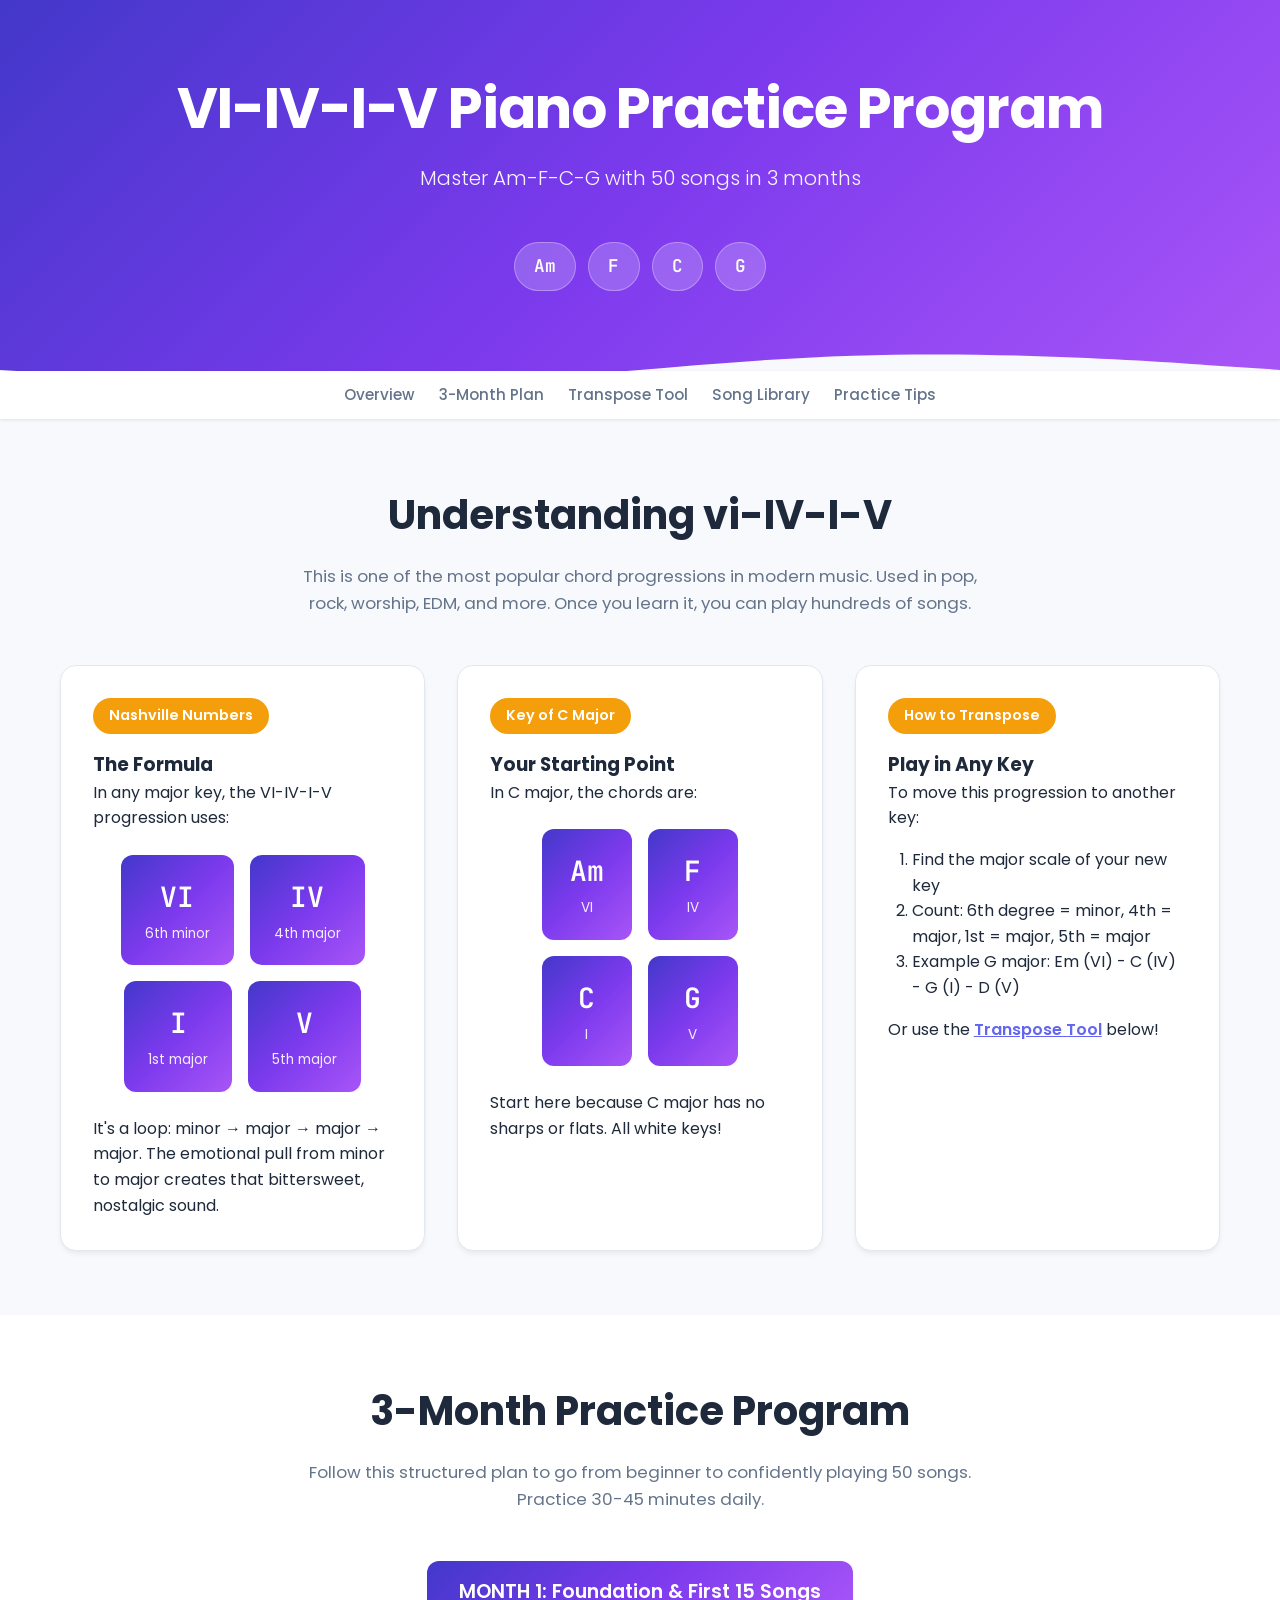
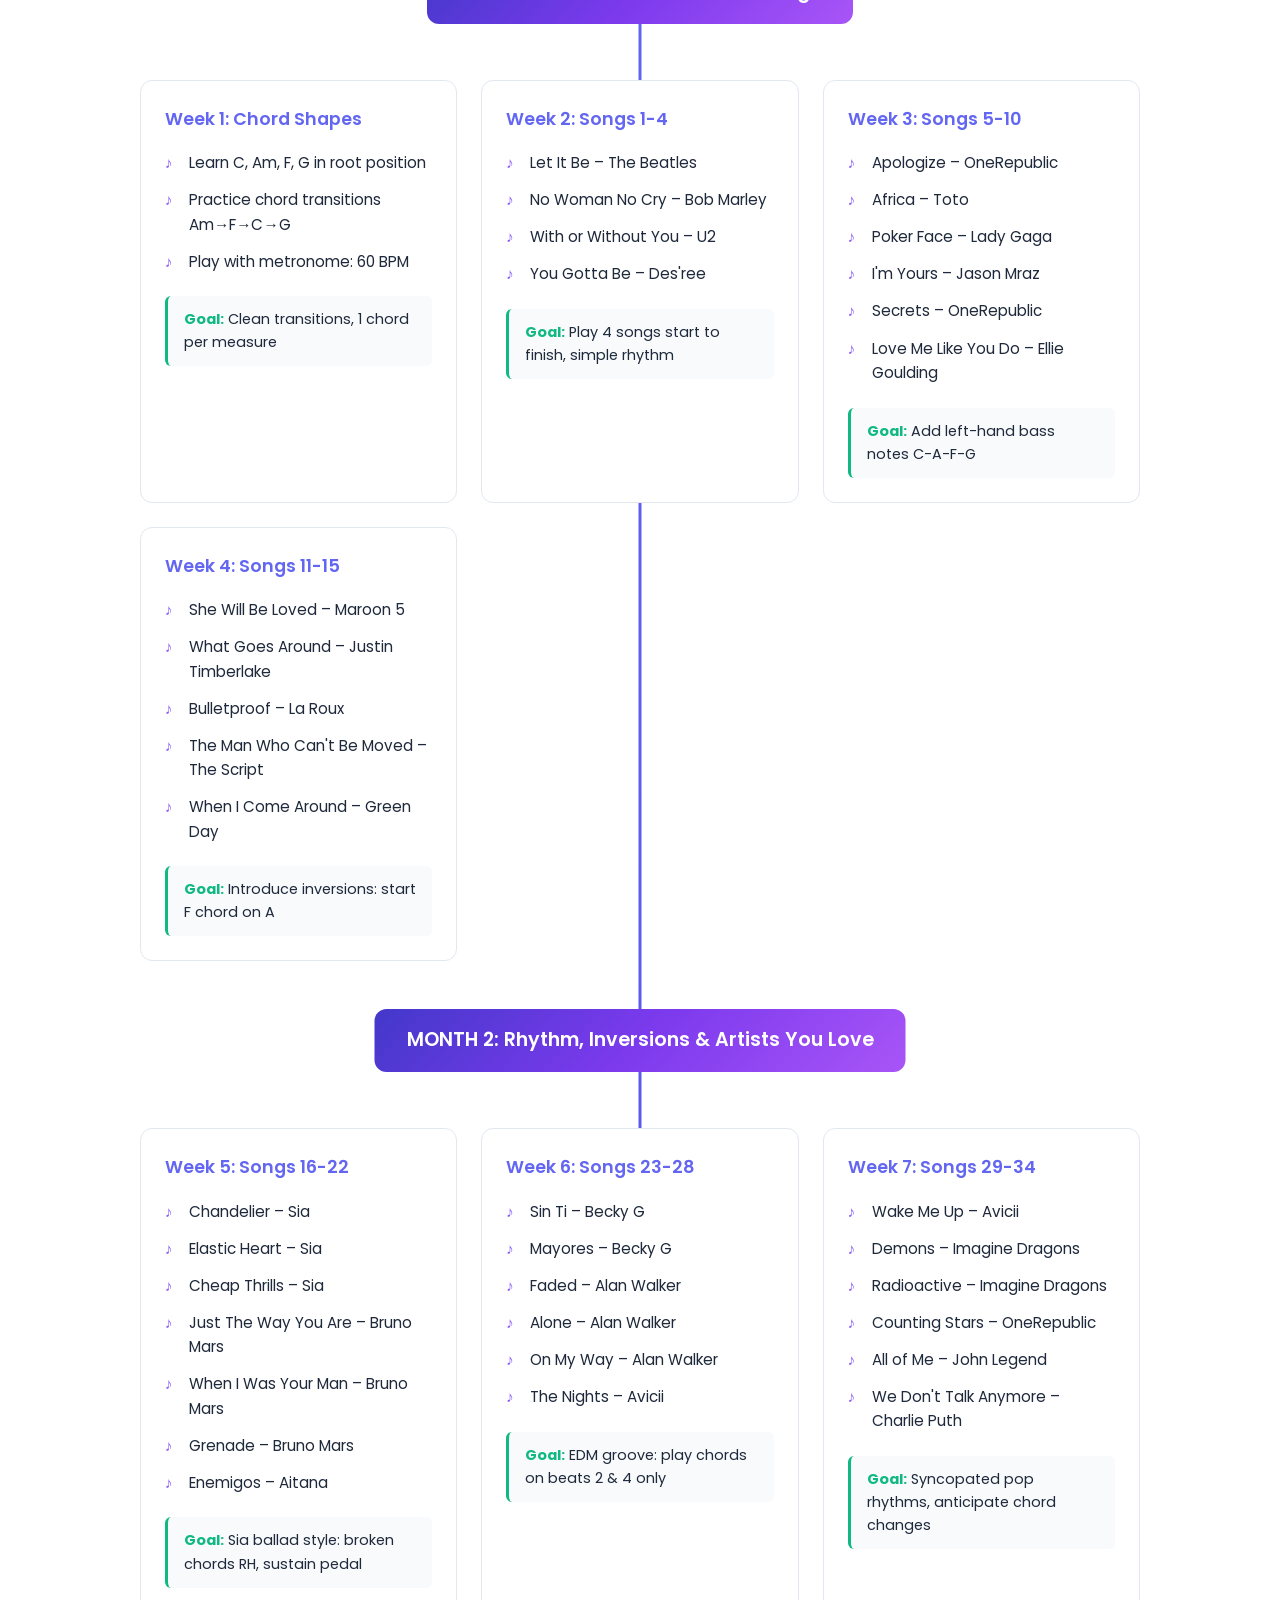
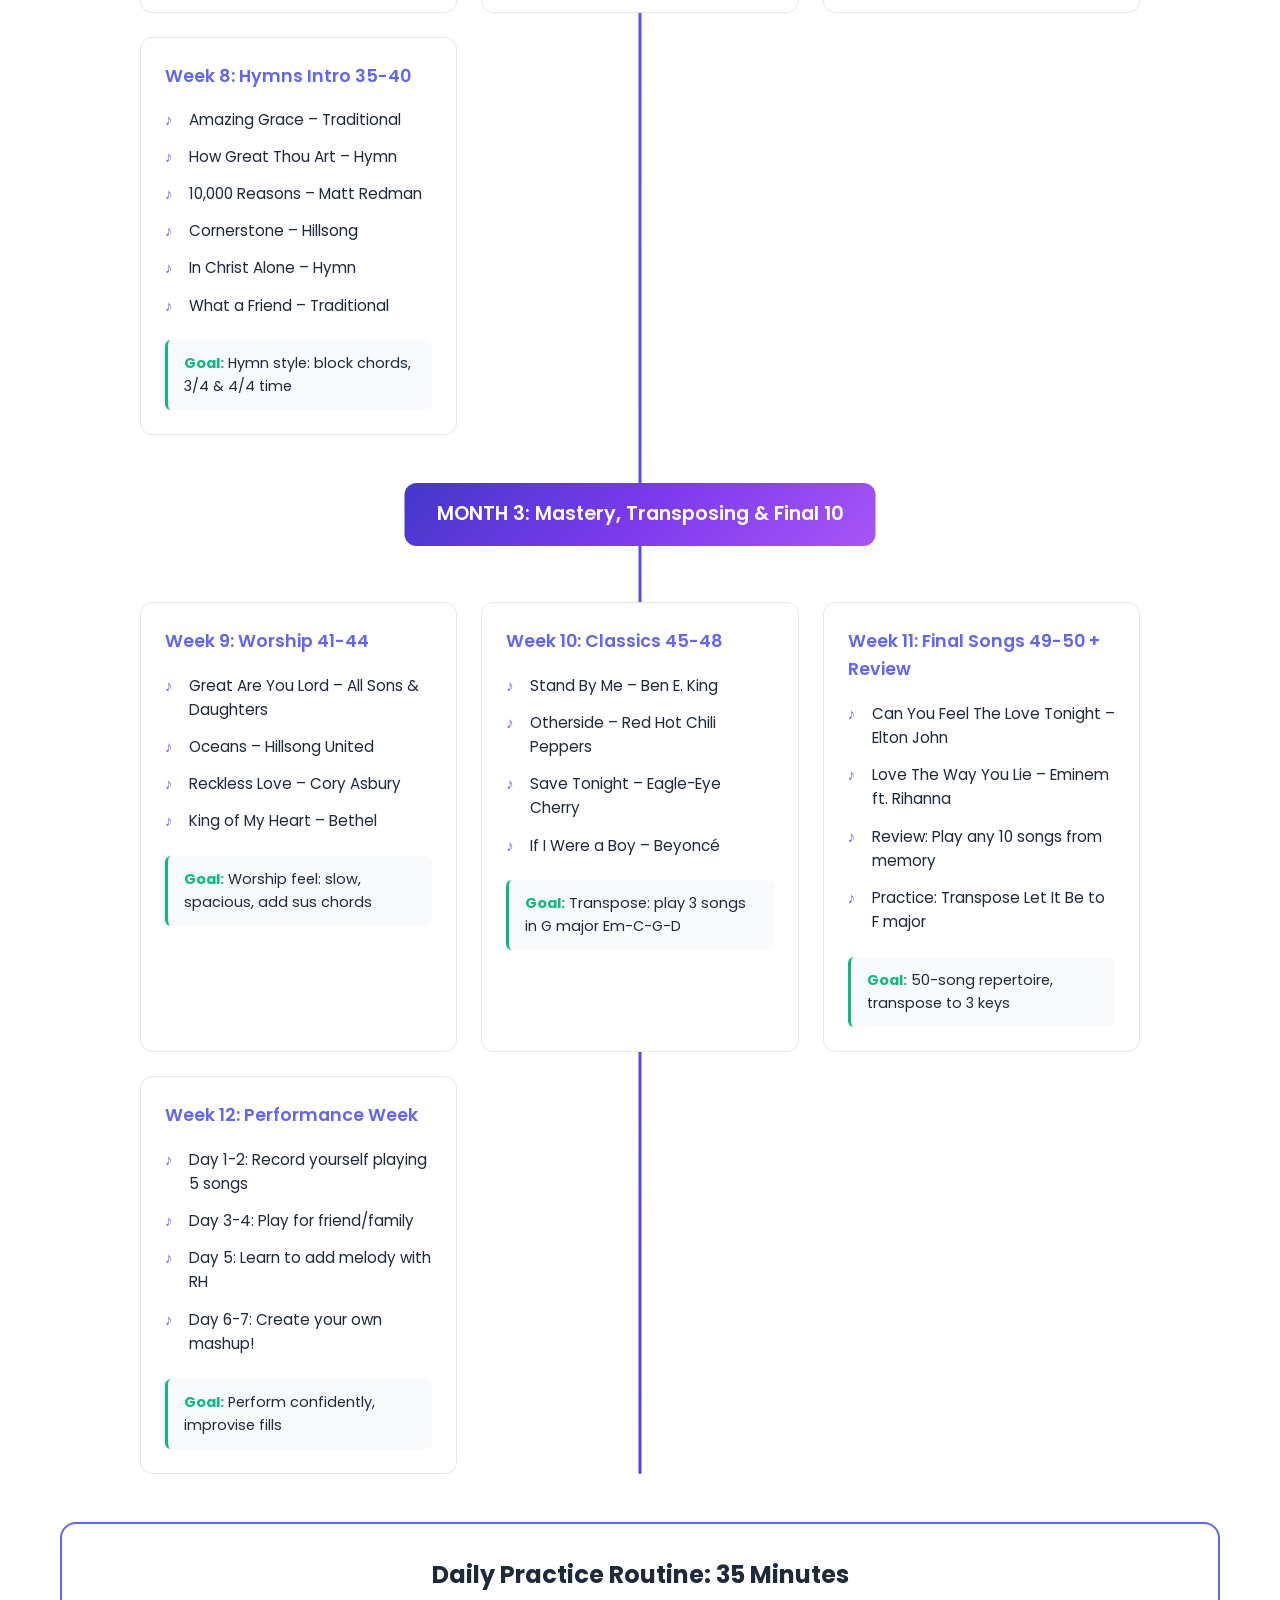
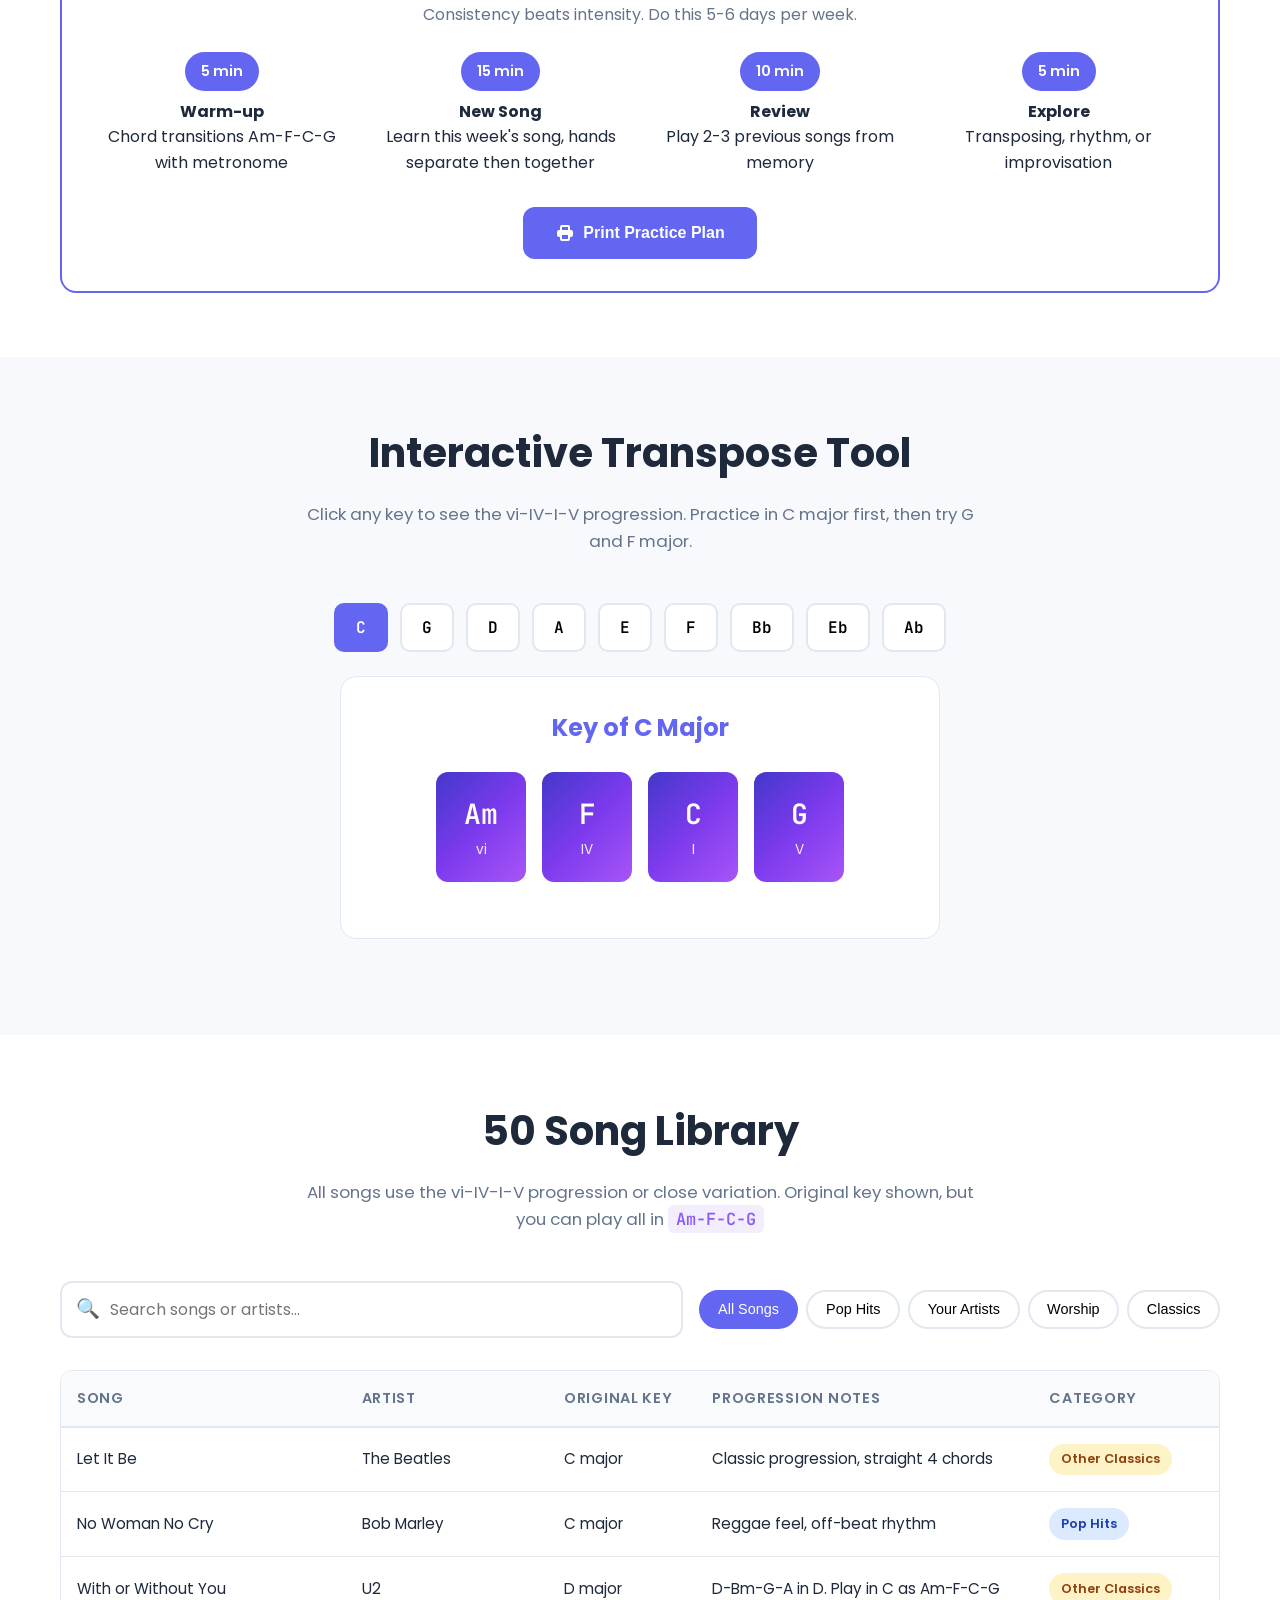
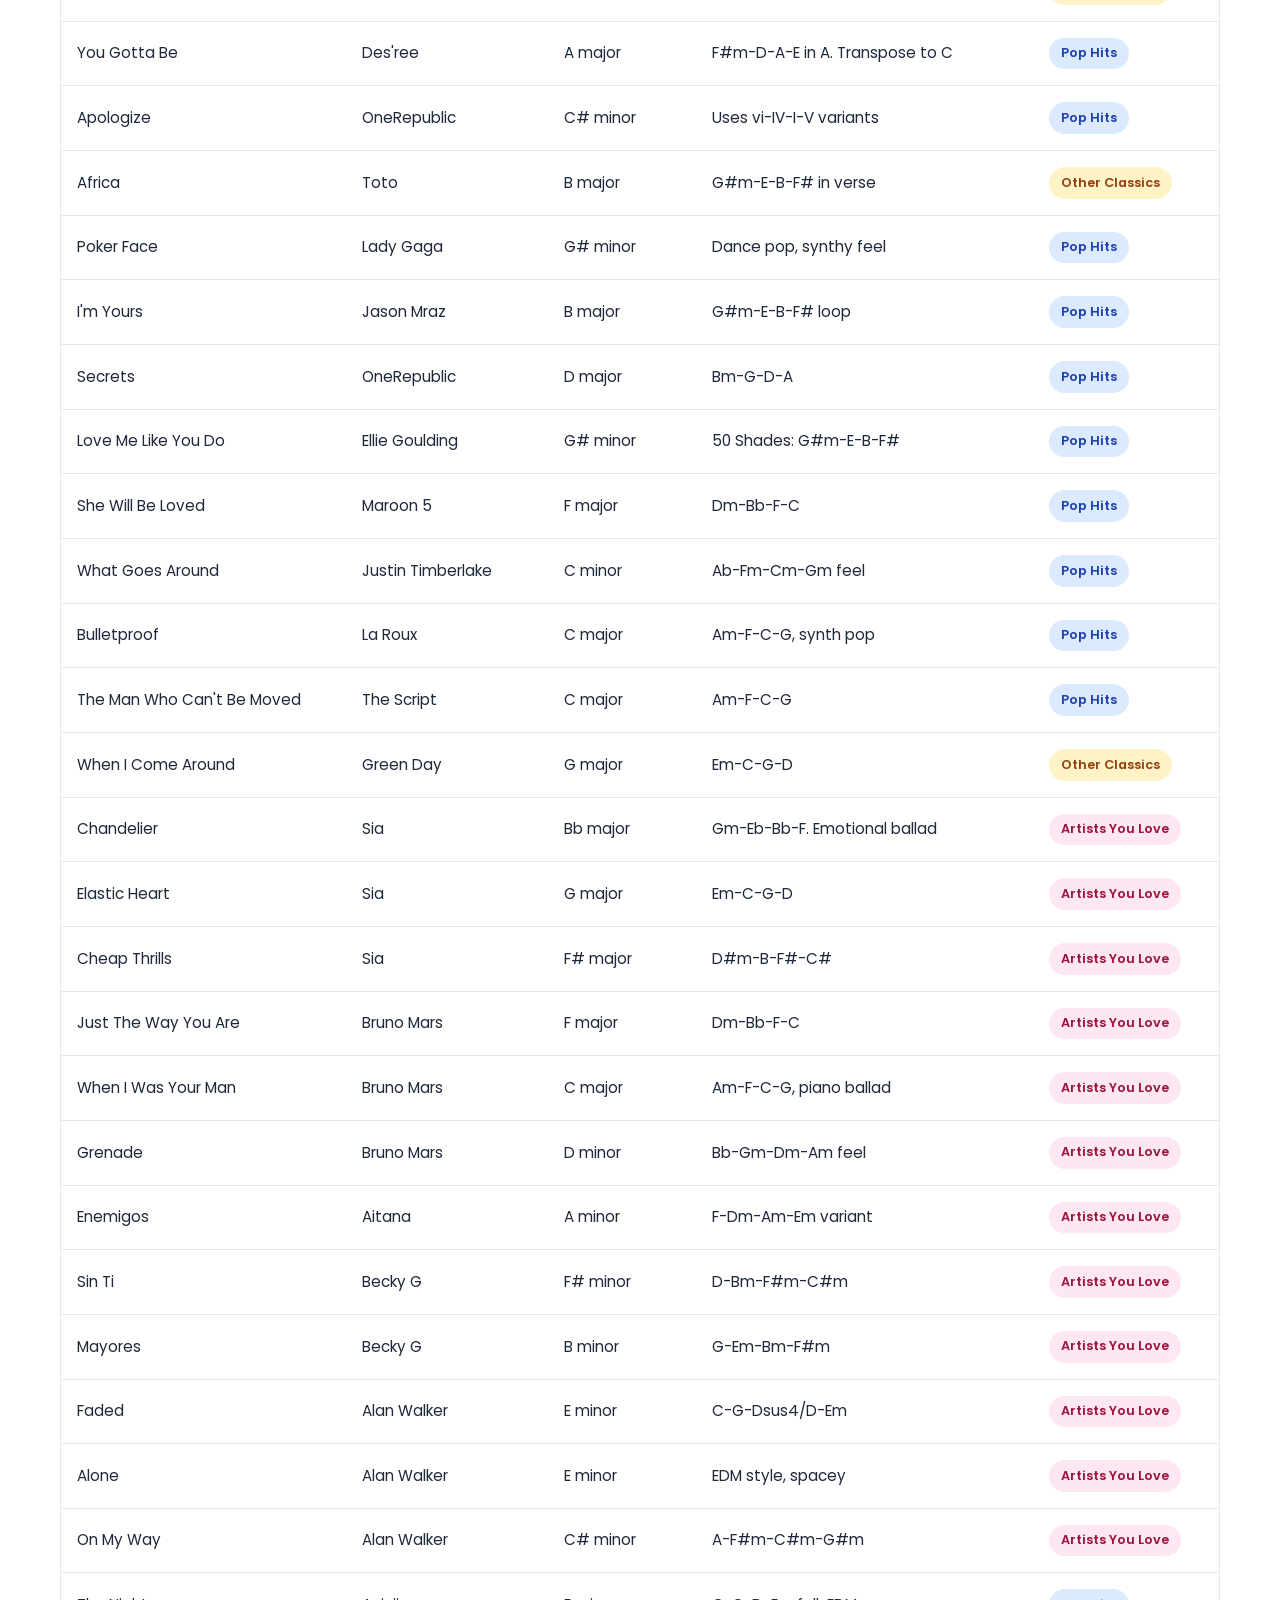
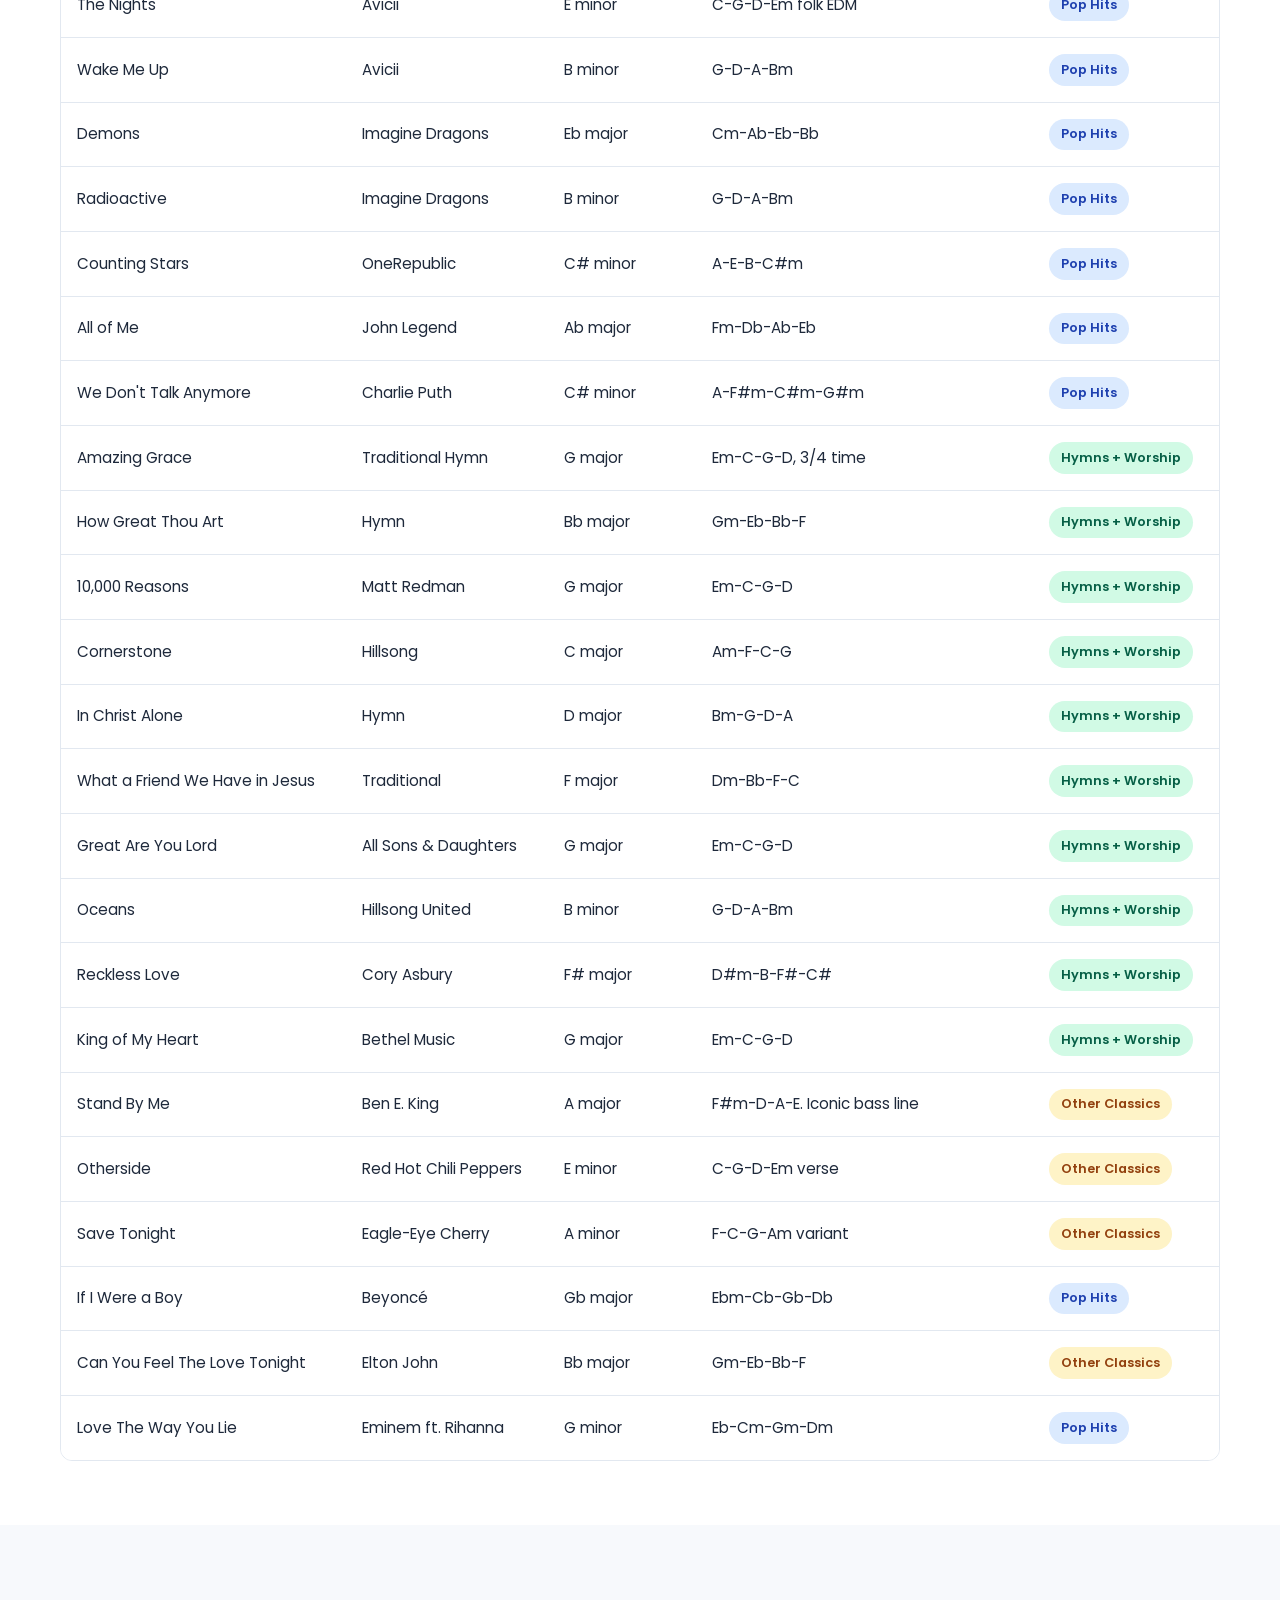
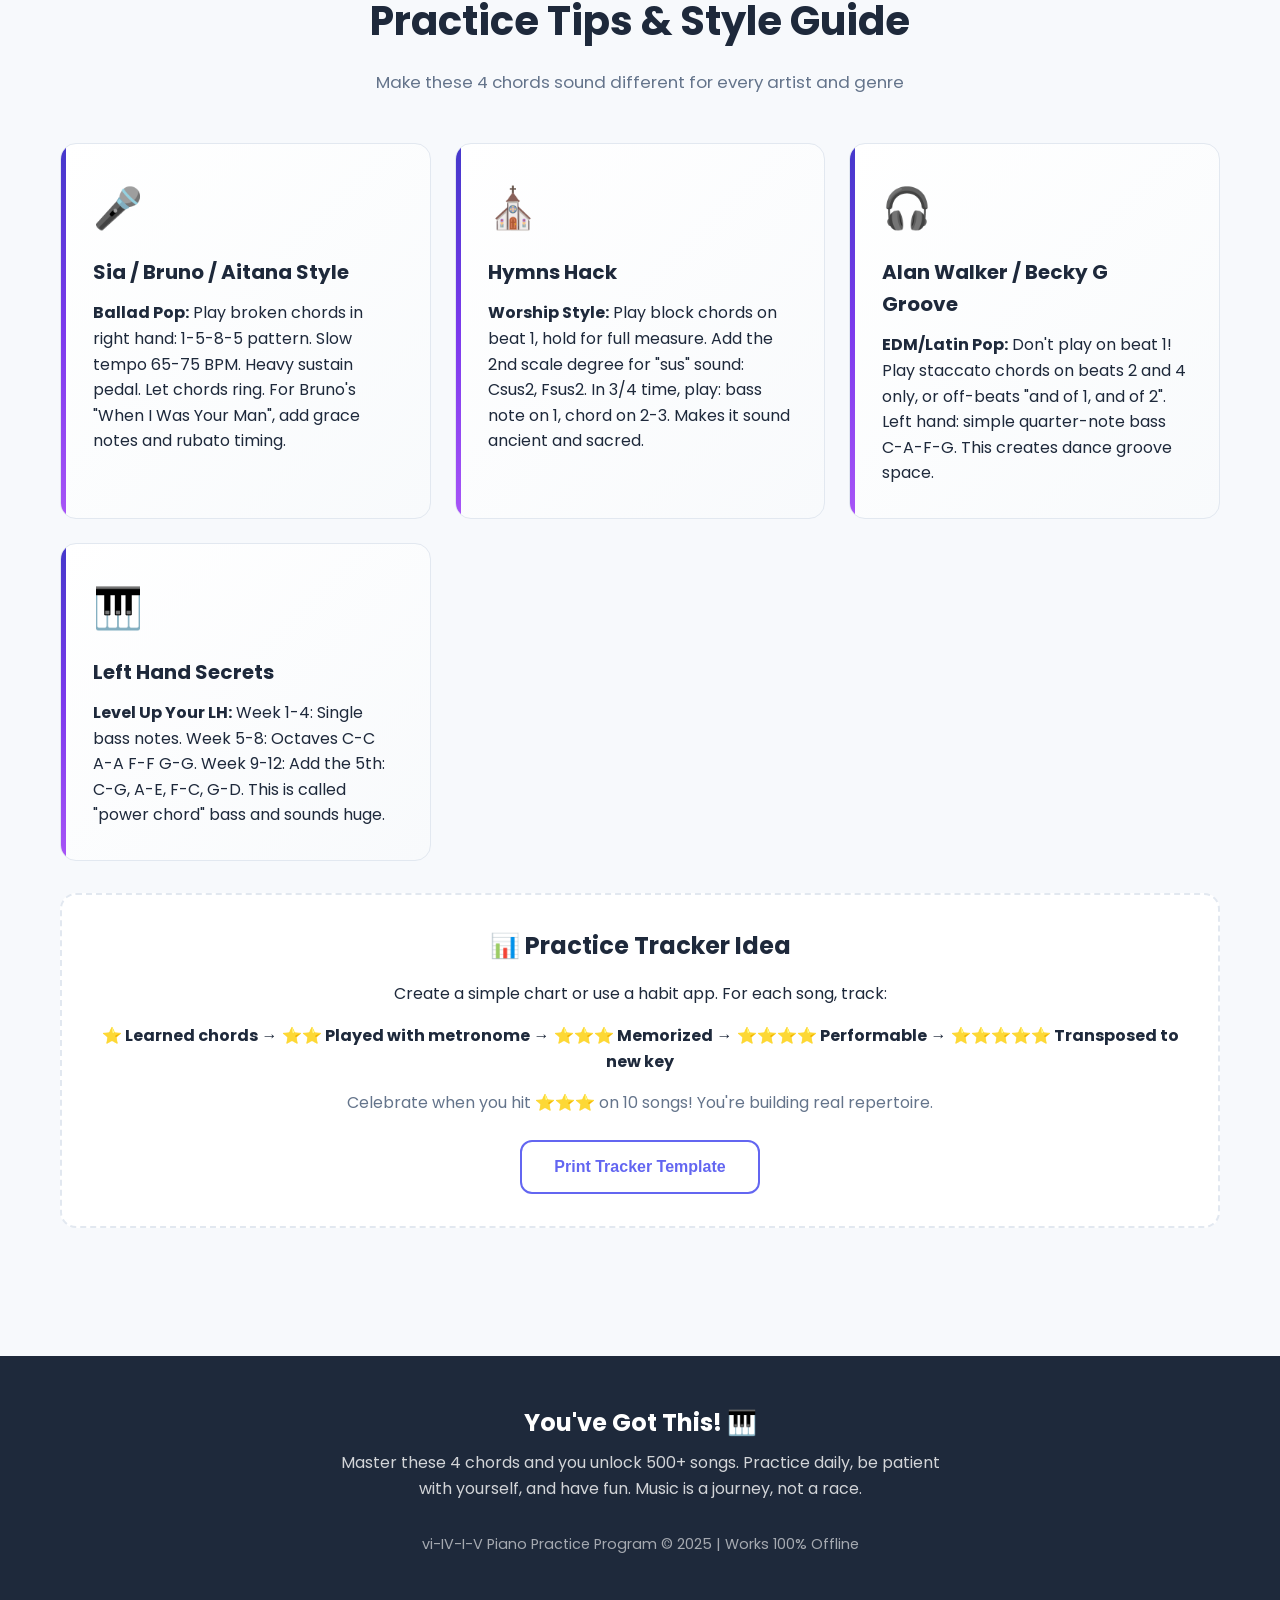
==== commit 1aae6b47: "test for committing" ====
--- a/piano_program.html
+++ b/piano_program.html
@@ -2,910 +2,18 @@
 <!DOCTYPE html>
 <html lang="en">
 <head>
-<!-- Playables SDK -->
-<script>// Playables SDK v1.0.0
-// Game lifecycle bridge: rAF-based game-ready detection + event communication
-(function() {
-  'use strict';
-
-  // Idempotency: skip if already initialized (e.g., server-side injection
-  // followed by client-side inject-javascript via the Bloks webview component).
-  if (window.playablesSDK) return;
-
-  var HANDLER_NAME = 'playablesGameEventHandler';
-  var ANDROID_BRIDGE_NAME = '_MetaPlayablesBridge';
-  var RAF_FRAME_THRESHOLD = 3;
-
-  var gameReadySent = false;
-  var firstInteractionSent = false;
-  var errorSent = false;
-  var frameCount = 0;
-  var originalRAF = window.requestAnimationFrame;
-
-  // --- Transport Layer ---
-
-  function hasIOSBridge() {
-    return !!(window.webkit &&
-              window.webkit.messageHandlers &&
-              window.webkit.messageHandlers[HANDLER_NAME]);
-  }
-
-  function hasAndroidBridge() {
-    return !!(window[ANDROID_BRIDGE_NAME] &&
-              typeof window[ANDROID_BRIDGE_NAME].postEvent === 'function');
-  }
-
-  function isInIframe() {
-    return !!(window.parent && window.parent !== window);
-  }
-
-  function sendEvent(eventName, payload) {
-    var message = {
-      type: eventName,
-      payload: payload || {},
-      timestamp: Date.now()
-    };
-
-    if (hasIOSBridge()) {
-      try {
-        window.webkit.messageHandlers[HANDLER_NAME].postMessage(message);
-      } catch (e) { /* ignore */ }
-      return;
-    }
-
-    if (hasAndroidBridge()) {
-    try {
-      var p = payload || {};
-      p.__secureToken = window.__fbAndroidBridgeAuthToken || '';
-      window[ANDROID_BRIDGE_NAME].postEvent(
-        eventName,
-        JSON.stringify(p)
-      );
-    } catch (e) { /* ignore */ }
-    return;
-  }
-
-    if (isInIframe()) {
-      try {
-        window.parent.postMessage(message, '*');
-      } catch (e) { /* ignore */ }
-      return;
-    }
-  }
-
-  // --- rAF Game-Ready Detection ---
-
-  function onFrame() {
-    if (gameReadySent) return;
-
-    frameCount++;
-    if (frameCount >= RAF_FRAME_THRESHOLD) {
-      gameReadySent = true;
-      sendEvent('game_ready', {
-        frame_count: frameCount,
-        detected_at: Date.now()
-      });
-      return;
-    }
-
-    originalRAF.call(window, onFrame);
-  }
-
-  if (originalRAF) {
-    window.requestAnimationFrame = function(callback) {
-      if (!gameReadySent) {
-        return originalRAF.call(window, function(timestamp) {
-          frameCount++;
-          if (frameCount >= RAF_FRAME_THRESHOLD && !gameReadySent) {
-            gameReadySent = true;
-            sendEvent('game_ready', {
-              frame_count: frameCount,
-              detected_at: Date.now()
-            });
-          }
-          callback(timestamp);
-        });
-      }
-      return originalRAF.call(window, callback);
-    };
-  }
-
-  // --- First User Interaction Detection ---
-
-  function setupFirstInteractionDetection() {
-    var events = ['touchstart', 'mousedown', 'keydown'];
-
-    function onFirstInteraction() {
-      if (firstInteractionSent) return;
-      firstInteractionSent = true;
-      sendEvent('user_interaction_start', null);
-
-      for (var i = 0; i < events.length; i++) {
-        document.removeEventListener(events[i], onFirstInteraction, true);
-      }
-    }
-
-    for (var i = 0; i < events.length; i++) {
-      document.addEventListener(events[i], onFirstInteraction, true);
-    }
-  }
-
-  if (document.readyState === 'loading') {
-    document.addEventListener('DOMContentLoaded', setupFirstInteractionDetection);
-  } else {
-    setupFirstInteractionDetection();
-  }
-
-  // --- Auto Error Capture ---
-
-  window.addEventListener('error', function(event) {
-    if (errorSent) return;
-    errorSent = true;
-    sendEvent('error', {
-      message: event.message || 'Unknown error',
-      source: event.filename || '',
-      lineno: event.lineno || 0,
-      colno: event.colno || 0,
-      auto_captured: true
-    });
-  });
-
-  window.addEventListener('unhandledrejection', function(event) {
-    if (errorSent) return;
-    errorSent = true;
-    var reason = event.reason;
-    sendEvent('error', {
-      message: (reason instanceof Error) ? reason.message : String(reason),
-      type: 'unhandled_promise_rejection',
-      auto_captured: true
-    });
-  });
-
-  // --- Public API ---
-
-  window.playablesSDK = {
-    complete: function(score) {
-      sendEvent('game_ended', {
-        score: score,
-        completed: true
-      });
-    },
-
-    error: function(message) {
-      if (errorSent) return;
-      errorSent = true;
-      sendEvent('error', {
-        message: message || 'Unknown error',
-        auto_captured: false
-      });
-    },
-
-    sendEvent: function(eventName, payload) {
-      if (!eventName || typeof eventName !== 'string') return;
-      sendEvent(eventName, payload);
-    }
-  };
-
-  // Kick off rAF detection in case no game code calls rAF immediately
-  if (originalRAF) {
-    originalRAF.call(window, onFrame);
-  }
-})();</script>
 <script>window.Intl=window.Intl||{};Intl.t=function(s){return(Intl._locale&&Intl._locale[s])||s;};</script>
 <meta charset="UTF-8">
 <meta name="viewport" content="width=device-width, initial-scale=1.0">
-<title>vi-IV-I-V Piano Practice Program</title>
+<title>VI-IV-I-V Piano Practice Program</title>
 <link href="https://fonts.googleapis.com/css2?family=Poppins:wght@300;400;500;600;700&family=JetBrains+Mono:wght@400;600&display=swap" rel="stylesheet">
-<style>
-:root {
---bg: #f7f9fc;
---card: #ffffff;
---text: #1e293b;
---muted: #64748b;
---primary: #6366f1;
---primary-dark: #4f46e5;
---gradient: linear-gradient(135deg, #4338ca 0%, #7c3aed 50%, #a855f7 100%);
---accent: #f59e0b;
---border: #e2e8f0;
---success: #10b981;
---chord-color: #8b5cf6;
-}
-
-* {
-margin: 0;
-padding: 0;
-box-sizing: border-box;
-}
-
-html {
-scroll-behavior: smooth;
-}
-
-body {
-font-family: 'Poppins', sans-serif;
-background: var(--bg);
-color: var(--text);
-line-height: 1.6;
-}
-
-.container {
-max-width: 1200px;
-margin: 0 auto;
-padding: 0 1.25rem;
-}
-
-/* Header */
-header {
-background: var(--gradient);
-color: white;
-padding: 4rem 0 5rem;
-position: relative;
-overflow: hidden;
-}
-
-header::after {
-content: '';
-position: absolute;
-bottom: -2px;
-left: 0;
-width: 100%;
-height: 60px;
-background: url("data:image/svg+xml,%3Csvg xmlns='http://www.w3.org/2000/svg' viewBox='0 0 1440 120'%3E%3Cpath fill='%23f7f9fc' d='M0,64L80,69.3C160,75,320,85,480,80C640,75,800,53,960,48C1120,43,1280,53,1360,58.7L1440,64L1440,120L1360,120C1280,120,1120,120,960,120C800,120,640,120,480,120C320,120,160,120,80,120L0,120Z'%3E%3C/path%3E%3C/svg%3E") no-repeat;
-background-size: cover;
-}
-
-.header-content {
-text-align: center;
-position: relative;
-z-index: 2;
-}
-
-h1 {
-font-size: clamp(2rem, 5vw, 3.5rem);
-font-weight: 700;
-margin-bottom: 0.5rem;
-letter-spacing: -0.02em;
-}
-
-.subtitle {
-font-size: clamp(1rem, 2.5vw, 1.25rem);
-opacity: 0.95;
-font-weight: 300;
-margin-bottom: 2rem;
-}
-
-.header-chords {
-display: inline-flex;
-gap: 0.75rem;
-flex-wrap: wrap;
-justify-content: center;
-margin-top: 1rem;
-}
-
-.chord-pill {
-background: rgba(255,255,255,0.2);
-backdrop-filter: blur(10px);
-padding: 0.6rem 1.2rem;
-border-radius: 50px;
-font-family: 'JetBrains Mono', monospace;
-font-weight: 600;
-font-size: 1.1rem;
-border: 1px solid rgba(255,255,255,0.3);
-}
-
-nav {
-position: sticky;
-top: 0;
-background: var(--card);
-box-shadow: 0 1px 3px rgba(0,0,0,0.1);
-z-index: 100;
-padding: 0.75rem 0;
-}
-
-.nav-links {
-display: flex;
-gap: 1.5rem;
-justify-content: center;
-flex-wrap: wrap;
-}
-
-.nav-links a {
-color: var(--muted);
-text-decoration: none;
-font-weight: 500;
-font-size: 0.95rem;
-transition: color 0.2s;
-}
-
-.nav-links a:hover {
-color: var(--primary);
-}
-
-section {
-padding: 4rem 0;
-}
-
-.section-title {
-font-size: clamp(1.75rem, 4vw, 2.5rem);
-font-weight: 700;
-margin-bottom: 1rem;
-text-align: center;
-}
-
-.section-desc {
-text-align: center;
-color: var(--muted);
-max-width: 700px;
-margin: 0 auto 3rem;
-font-size: 1.05rem;
-}
-
-.card {
-background: var(--card);
-border-radius: 16px;
-padding: 2rem;
-box-shadow: 0 4px 6px -1px rgba(0,0,0,0.05), 0 2px 4px -1px rgba(0,0,0,0.03);
-border: 1px solid var(--border);
-transition: transform 0.2s, box-shadow 0.2s;
-}
-
-.card:hover {
-transform: translateY(-2px);
-box-shadow: 0 10px 15px -3px rgba(0,0,0,0.08), 0 4px 6px -2px rgba(0,0,0,0.03);
-}
-
-.overview-grid {
-display: grid;
-grid-template-columns: repeat(auto-fit, minmax(300px, 1fr));
-gap: 2rem;
-margin-top: 2rem;
-}
-
-.chord-display {
-display: flex;
-gap: 1rem;
-justify-content: center;
-margin: 1.5rem 0;
-flex-wrap: wrap;
-}
-
-.chord-box {
-background: var(--gradient);
-color: white;
-padding: 1.25rem 1.5rem;
-border-radius: 12px;
-text-align: center;
-min-width: 90px;
-}
-
-.chord-name {
-font-family: 'JetBrains Mono', monospace;
-font-size: 1.75rem;
-font-weight: 600;
-display: block;
-}
-
-.chord-degree {
-font-size: 0.85rem;
-opacity: 0.9;
-margin-top: 0.25rem;
-}
-
-.nashville-label {
-background: var(--accent);
-color: white;
-display: inline-block;
-padding: 0.4rem 1rem;
-border-radius: 50px;
-font-weight: 600;
-font-size: 0.9rem;
-margin-bottom: 1rem;
-}
-
-/* Timeline */
-.timeline {
-position: relative;
-max-width: 1000px;
-margin: 0 auto;
-}
-
-.timeline::before {
-content: '';
-position: absolute;
-left: 50%;
-transform: translateX(-50%);
-width: 3px;
-height: 100%;
-background: linear-gradient(to bottom, var(--primary), var(--primary-dark));
-border-radius: 3px;
-}
-
-.month-block {
-position: relative;
-margin-bottom: 3rem;
-}
-
-.month-header {
-background: var(--gradient);
-color: white;
-padding: 1rem 2rem;
-border-radius: 12px;
-display: inline-block;
-font-weight: 600;
-font-size: 1.2rem;
-margin-bottom: 1.5rem;
-position: relative;
-left: 50%;
-transform: translateX(-50%);
-z-index: 2;
-}
-
-.weeks-grid {
-display: grid;
-grid-template-columns: repeat(auto-fit, minmax(280px, 1fr));
-gap: 1.5rem;
-margin-top: 2rem;
-}
-
-.week-card {
-background: var(--card);
-border: 1px solid var(--border);
-border-radius: 12px;
-padding: 1.5rem;
-}
-
-.week-title {
-color: var(--primary);
-font-weight: 600;
-margin-bottom: 0.75rem;
-font-size: 1.1rem;
-}
-
-.song-list {
-list-style: none;
-margin: 0.75rem 0;
-}
-
-.song-list li {
-padding: 0.4rem 0;
-padding-left: 1.5rem;
-position: relative;
-font-size: 0.95rem;
-}
-
-.song-list li::before {
-content: '♪';
-position: absolute;
-left: 0;
-color: var(--chord-color);
-font-weight: 600;
-}
-
-.goal-box {
-background: #f8fafc;
-border-left: 3px solid var(--success);
-padding: 0.75rem 1rem;
-border-radius: 6px;
-margin-top: 1rem;
-font-size: 0.9rem;
-}
-
-.goal-box strong {
-color: var(--success);
-}
-
-.daily-routine {
-background: var(--card);
-border-radius: 16px;
-padding: 2rem;
-margin-top: 3rem;
-border: 2px solid var(--primary);
-}
-
-.routine-grid {
-display: grid;
-grid-template-columns: repeat(auto-fit, minmax(200px, 1fr));
-gap: 1.5rem;
-margin-top: 1.5rem;
-}
-
-.routine-item {
-text-align: center;
-}
-
-.routine-time {
-background: var(--primary);
-color: white;
-padding: 0.5rem 1rem;
-border-radius: 50px;
-display: inline-block;
-font-weight: 600;
-margin-bottom: 0.5rem;
-font-size: 0.9rem;
-}
-
-/* Transpose Tool */
-.transpose-tool {
-text-align: center;
-margin: 3rem 0 2rem;
-}
-
-.key-buttons {
-display: flex;
-flex-wrap: wrap;
-gap: 0.75rem;
-justify-content: center;
-margin: 1.5rem 0;
-}
-
-.key-btn {
-background: var(--card);
-border: 2px solid var(--border);
-padding: 0.75rem 1.25rem;
-border-radius: 10px;
-cursor: pointer;
-font-weight: 600;
-font-family: 'JetBrains Mono', monospace;
-transition: all 0.2s;
-font-size: 1rem;
-}
-
-.key-btn:hover {
-border-color: var(--primary);
-transform: translateY(-2px);
-}
-
-.key-btn.active {
-background: var(--primary);
-color: white;
-border-color: var(--primary);
-}
-
-.transpose-display {
-background: var(--card);
-border-radius: 16px;
-padding: 2rem;
-max-width: 600px;
-margin: 0 auto;
-border: 1px solid var(--border);
-}
-
-#currentKey {
-font-size: 1.5rem;
-font-weight: 700;
-color: var(--primary);
-margin-bottom: 1rem;
-}
-
-/* Song Library */
-.library-controls {
-display: flex;
-gap: 1rem;
-margin-bottom: 2rem;
-flex-wrap: wrap;
-justify-content: space-between;
-align-items: center;
-}
-
-.search-box {
-flex: 1;
-min-width: 250px;
-position: relative;
-}
-
-.search-box input {
-width: 100%;
-padding: 0.875rem 1rem 0.875rem 3rem;
-border: 2px solid var(--border);
-border-radius: 12px;
-font-size: 1rem;
-font-family: 'Poppins', sans-serif;
-transition: border 0.2s;
-}
-
-.search-box input:focus {
-outline: none;
-border-color: var(--primary);
-}
-
-.search-box::before {
-content: '🔍';
-position: absolute;
-left: 1rem;
-top: 50%;
-transform: translateY(-50%);
-font-size: 1.2rem;
-}
-
-.filter-buttons {
-display: flex;
-gap: 0.5rem;
-flex-wrap: wrap;
-}
-
-.filter-btn {
-padding: 0.6rem 1.1rem;
-background: var(--card);
-border: 2px solid var(--border);
-border-radius: 50px;
-cursor: pointer;
-font-size: 0.9rem;
-font-weight: 500;
-transition: all 0.2s;
-}
-
-.filter-btn:hover {
-border-color: var(--primary);
-}
-
-.filter-btn.active {
-background: var(--primary);
-color: white;
-border-color: var(--primary);
-}
-
-.song-table-container {
-overflow-x: auto;
-border-radius: 12px;
-border: 1px solid var(--border);
-}
-
-table {
-width: 100%;
-border-collapse: collapse;
-background: var(--card);
-}
-
-thead {
-background: #f8fafc;
-position: sticky;
-top: 0;
-}
-
-th {
-padding: 1rem;
-text-align: left;
-font-weight: 600;
-font-size: 0.9rem;
-color: var(--muted);
-text-transform: uppercase;
-letter-spacing: 0.05em;
-border-bottom: 2px solid var(--border);
-}
-
-td {
-padding: 1rem;
-border-bottom: 1px solid var(--border);
-font-size: 0.95rem;
-}
-
-tbody tr:hover {
-background: #f8fafc;
-}
-
-tbody tr:last-child td {
-border-bottom: none;
-}
-
-.chord-inline {
-font-family: 'JetBrains Mono', monospace;
-color: var(--chord-color);
-font-weight: 600;
-background: rgba(139, 92, 246, 0.1);
-padding: 0.2rem 0.5rem;
-border-radius: 6px;
-}
-
-.category-badge {
-display: inline-block;
-padding: 0.35rem 0.75rem;
-border-radius: 50px;
-font-size: 0.8rem;
-font-weight: 600;
-}
-
-.cat-pop { background: #dbeafe; color: #1e40af; }
-.cat-artist { background: #fce7f3; color: #9f1239; }
-.cat-hymn { background: #d1fae5; color: #065f46; }
-.cat-classic { background: #fef3c7; color: #92400e; }
-
-/* Tips Section */
-.tips-grid {
-display: grid;
-grid-template-columns: repeat(auto-fit, minmax(300px, 1fr));
-gap: 1.5rem;
-margin-top: 2rem;
-}
-
-.tip-card {
-background: linear-gradient(135deg, #ffffff 0%, #f8fafc 100%);
-border-radius: 16px;
-padding: 2rem;
-border: 1px solid var(--border);
-position: relative;
-overflow: hidden;
-}
-
-.tip-card::before {
-content: '';
-position: absolute;
-top: 0;
-left: 0;
-width: 5px;
-height: 100%;
-background: var(--gradient);
-}
-
-.tip-icon {
-font-size: 2.5rem;
-margin-bottom: 1rem;
-}
-
-.tip-card h3 {
-font-size: 1.25rem;
-margin-bottom: 0.75rem;
-color: var(--text);
-}
-
-.tracker-box {
-background: var(--card);
-border-radius: 16px;
-padding: 2rem;
-margin-top: 2rem;
-text-align: center;
-border: 2px dashed var(--border);
-}
-
-/* Footer */
-footer {
-background: var(--text);
-color: white;
-text-align: center;
-padding: 3rem 0;
-margin-top: 4rem;
-}
-
-.btn {
-background: var(--primary);
-color: white;
-border: none;
-padding: 1rem 2rem;
-border-radius: 12px;
-font-size: 1rem;
-font-weight: 600;
-cursor: pointer;
-transition: all 0.2s;
-display: inline-flex;
-align-items: center;
-gap: 0.5rem;
-}
-
-.btn:hover {
-background: var(--primary-dark);
-transform: translateY(-2px);
-box-shadow: 0 10px 20px rgba(99, 102, 241, 0.3);
-}
-
-.btn-secondary {
-background: var(--card);
-color: var(--primary);
-border: 2px solid var(--primary);
-}
-
-.btn-secondary:hover {
-background: var(--primary);
-color: white;
-}
-
-/* Mobile Responsive */
-@media (max-width: 768px) {
-section {
-padding: 2.5rem 0;
-}
-
-.timeline::before {
-left: 10px;
-}
-
-.month-header {
-left: 0;
-transform: none;
-}
-
-.card {
-padding: 1.5rem;
-}
-
-th, td {
-padding: 0.75rem 0.5rem;
-font-size: 0.85rem;
-}
-
-/* Stack table on mobile */
-.song-table-container {
-border: none;
-}
-
-table, thead, tbody, th, td, tr {
-display: block;
-}
-
-thead {
-display: none;
-}
-
-tr {
-margin-bottom: 1rem;
-border: 1px solid var(--border);
-border-radius: 12px;
-overflow: hidden;
-}
-
-td {
-border: none;
-position: relative;
-padding-left: 50%;
-text-align: right;
-border-bottom: 1px solid var(--border);
-}
-
-td:last-child {
-border-bottom: none;
-}
-
-td::before {
-content: attr(data-label);
-position: absolute;
-left: 1rem;
-width: 45%;
-text-align: left;
-font-weight: 600;
-color: var(--muted);
-font-size: 0.8rem;
-text-transform: uppercase;
-}
-
-.nav-links {
-font-size: 0.85rem;
-gap: 1rem;
-}
-}
-
-/* Print Styles */
-@media print {
-nav, .btn, .library-controls, footer, .transpose-tool .key-buttons {
-display: none !important;
-}
-
-body {
-background: white;
-}
-
-.card, .tip-card, .week-card {
-box-shadow: none;
-border: 1px solid #ccc;
-break-inside: avoid;
-}
-
-header {
-padding: 2rem 0;
-}
-
-section {
-padding: 1.5rem 0;
-}
-
-.timeline::before {
-display: none;
-}
-}
-</style>
+<link rel="stylesheet" href="app.css">
 </head>
 <body>
 <header>
 <div class="container">
 <div class="header-content">
-<h1>vi-IV-I-V Piano Practice Program</h1>
+<h1>VI-IV-I-V Piano Practice Program</h1>
 <p class="subtitle">Master Am-F-C-G with 50 songs in 3 months</p>
 <div class="header-chords">
 <div class="chord-pill">Am</div>
@@ -937,10 +45,10 @@
 <div class="card">
 <div class="nashville-label">Nashville Numbers</div>
 <h3>The Formula</h3>
-<p>In any major key, the vi-IV-I-V progression uses:</p>
+<p>In any major key, the VI-IV-I-V progression uses:</p>
 <div class="chord-display">
 <div class="chord-box">
-<span class="chord-name">vi</span>
+<span class="chord-name">VI</span>
 <span class="chord-degree">6th minor</span>
 </div>
 <div class="chord-box">
@@ -965,7 +73,7 @@
 <div class="chord-display">
 <div class="chord-box">
 <span class="chord-name">Am</span>
-<span class="chord-degree">vi</span>
+<span class="chord-degree">VI</span>
 </div>
 <div class="chord-box">
 <span class="chord-name">F</span>
@@ -989,7 +97,7 @@
 <ol style="margin-left: 1.5rem; margin-top: 1rem;">
 <li>Find the major scale of your new key</li>
 <li>Count: 6th degree = minor, 4th = major, 1st = major, 5th = major</li>
-<li>Example G major: Em (vi) - C (IV) - G (I) - D (V)</li>
+<li>Example G major: Em (VI) - C (IV) - G (I) - D (V)</li>
 </ol>
 <p style="margin-top: 1rem;">Or use the <a href="#transpose" style="color: var(--primary); font-weight: 600;">Transpose Tool</a> below!</p>
 </div>
@@ -1300,136 +408,7 @@
 <p style="margin-top: 2rem; opacity: 0.6; font-size: 0.9rem;">vi-IV-I-V Piano Practice Program © 2025 | Works 100% Offline</p>
 </div>
 </footer>
-
-<script>
-const songs = [
-{ song: "Let It Be", artist: "The Beatles", key: "C major", notes: "Classic progression, straight 4 chords", cat: "Other Classics" },
-{ song: "No Woman No Cry", artist: "Bob Marley", key: "C major", notes: "Reggae feel, off-beat rhythm", cat: "Pop Hits" },
-{ song: "With or Without You", artist: "U2", key: "D major", notes: "D-Bm-G-A in D. Play in C as Am-F-C-G", cat: "Other Classics" },
-{ song: "You Gotta Be", artist: "Des'ree", key: "A major", notes: "F#m-D-A-E in A. Transpose to C", cat: "Pop Hits" },
-{ song: "Apologize", artist: "OneRepublic", key: "C# minor", notes: "Uses vi-IV-I-V variants", cat: "Pop Hits" },
-{ song: "Africa", artist: "Toto", key: "B major", notes: "G#m-E-B-F# in verse", cat: "Other Classics" },
-{ song: "Poker Face", artist: "Lady Gaga", key: "G# minor", notes: "Dance pop, synthy feel", cat: "Pop Hits" },
-{ song: "I'm Yours", artist: "Jason Mraz", key: "B major", notes: "G#m-E-B-F# loop", cat: "Pop Hits" },
-{ song: "Secrets", artist: "OneRepublic", key: "D major", notes: "Bm-G-D-A", cat: "Pop Hits" },
-{ song: "Love Me Like You Do", artist: "Ellie Goulding", key: "G# minor", notes: "50 Shades: G#m-E-B-F#", cat: "Pop Hits" },
-{ song: "She Will Be Loved", artist: "Maroon 5", key: "F major", notes: "Dm-Bb-F-C", cat: "Pop Hits" },
-{ song: "What Goes Around", artist: "Justin Timberlake", key: "C minor", notes: "Ab-Fm-Cm-Gm feel", cat: "Pop Hits" },
-{ song: "Bulletproof", artist: "La Roux", key: "C major", notes: "Am-F-C-G, synth pop", cat: "Pop Hits" },
-{ song: "The Man Who Can't Be Moved", artist: "The Script", key: "C major", notes: "Am-F-C-G", cat: "Pop Hits" },
-{ song: "When I Come Around", artist: "Green Day", key: "G major", notes: "Em-C-G-D", cat: "Other Classics" },
-{ song: "Chandelier", artist: "Sia", key: "Bb major", notes: "Gm-Eb-Bb-F. Emotional ballad", cat: "Artists You Love" },
-{ song: "Elastic Heart", artist: "Sia", key: "G major", notes: "Em-C-G-D", cat: "Artists You Love" },
-{ song: "Cheap Thrills", artist: "Sia", key: "F# major", notes: "D#m-B-F#-C#", cat: "Artists You Love" },
-{ song: "Just The Way You Are", artist: "Bruno Mars", key: "F major", notes: "Dm-Bb-F-C", cat: "Artists You Love" },
-{ song: "When I Was Your Man", artist: "Bruno Mars", key: "C major", notes: "Am-F-C-G, piano ballad", cat: "Artists You Love" },
-{ song: "Grenade", artist: "Bruno Mars", key: "D minor", notes: "Bb-Gm-Dm-Am feel", cat: "Artists You Love" },
-{ song: "Enemigos", artist: "Aitana", key: "A minor", notes: "F-Dm-Am-Em variant", cat: "Artists You Love" },
-{ song: "Sin Ti", artist: "Becky G", key: "F# minor", notes: "D-Bm-F#m-C#m", cat: "Artists You Love" },
-{ song: "Mayores", artist: "Becky G", key: "B minor", notes: "G-Em-Bm-F#m", cat: "Artists You Love" },
-{ song: "Faded", artist: "Alan Walker", key: "E minor", notes: "C-G-Dsus4/D-Em", cat: "Artists You Love" },
-{ song: "Alone", artist: "Alan Walker", key: "E minor", notes: "EDM style, spacey", cat: "Artists You Love" },
-{ song: "On My Way", artist: "Alan Walker", key: "C# minor", notes: "A-F#m-C#m-G#m", cat: "Artists You Love" },
-{ song: "The Nights", artist: "Avicii", key: "E minor", notes: "C-G-D-Em folk EDM", cat: "Pop Hits" },
-{ song: "Wake Me Up", artist: "Avicii", key: "B minor", notes: "G-D-A-Bm", cat: "Pop Hits" },
-{ song: "Demons", artist: "Imagine Dragons", key: "Eb major", notes: "Cm-Ab-Eb-Bb", cat: "Pop Hits" },
-{ song: "Radioactive", artist: "Imagine Dragons", key: "B minor", notes: "G-D-A-Bm", cat: "Pop Hits" },
-{ song: "Counting Stars", artist: "OneRepublic", key: "C# minor", notes: "A-E-B-C#m", cat: "Pop Hits" },
-{ song: "All of Me", artist: "John Legend", key: "Ab major", notes: "Fm-Db-Ab-Eb", cat: "Pop Hits" },
-{ song: "We Don't Talk Anymore", artist: "Charlie Puth", key: "C# minor", notes: "A-F#m-C#m-G#m", cat: "Pop Hits" },
-{ song: "Amazing Grace", artist: "Traditional Hymn", key: "G major", notes: "Em-C-G-D, 3/4 time", cat: "Hymns + Worship" },
-{ song: "How Great Thou Art", artist: "Hymn", key: "Bb major", notes: "Gm-Eb-Bb-F", cat: "Hymns + Worship" },
-{ song: "10,000 Reasons", artist: "Matt Redman", key: "G major", notes: "Em-C-G-D", cat: "Hymns + Worship" },
-{ song: "Cornerstone", artist: "Hillsong", key: "C major", notes: "Am-F-C-G", cat: "Hymns + Worship" },
-{ song: "In Christ Alone", artist: "Hymn", key: "D major", notes: "Bm-G-D-A", cat: "Hymns + Worship" },
-{ song: "What a Friend We Have in Jesus", artist: "Traditional", key: "F major", notes: "Dm-Bb-F-C", cat: "Hymns + Worship" },
-{ song: "Great Are You Lord", artist: "All Sons & Daughters", key: "G major", notes: "Em-C-G-D", cat: "Hymns + Worship" },
-{ song: "Oceans", artist: "Hillsong United", key: "B minor", notes: "G-D-A-Bm", cat: "Hymns + Worship" },
-{ song: "Reckless Love", artist: "Cory Asbury", key: "F# major", notes: "D#m-B-F#-C#", cat: "Hymns + Worship" },
-{ song: "King of My Heart", artist: "Bethel Music", key: "G major", notes: "Em-C-G-D", cat: "Hymns + Worship" },
-{ song: "Stand By Me", artist: "Ben E. King", key: "A major", notes: "F#m-D-A-E. Iconic bass line", cat: "Other Classics" },
-{ song: "Otherside", artist: "Red Hot Chili Peppers", key: "E minor", notes: "C-G-D-Em verse", cat: "Other Classics" },
-{ song: "Save Tonight", artist: "Eagle-Eye Cherry", key: "A minor", notes: "F-C-G-Am variant", cat: "Other Classics" },
-{ song: "If I Were a Boy", artist: "Beyoncé", key: "Gb major", notes: "Ebm-Cb-Gb-Db", cat: "Pop Hits" },
-{ song: "Can You Feel The Love Tonight", artist: "Elton John", key: "Bb major", notes: "Gm-Eb-Bb-F", cat: "Other Classics" },
-{ song: "Love The Way You Lie", artist: "Eminem ft. Rihanna", key: "G minor", notes: "Eb-Cm-Gm-Dm", cat: "Pop Hits" }
-];
-
-const transposeData = {
-'C': ['Am', 'F', 'C', 'G'],
-'G': ['Em', 'C', 'G', 'D'],
-'D': ['Bm', 'G', 'D', 'A'],
-'A': ['F#m', 'D', 'A', 'E'],
-'E': ['C#m', 'A', 'E', 'B'],
-'F': ['Dm', 'Bb', 'F', 'C'],
-'Bb': ['Gm', 'Eb', 'Bb', 'F'],
-'Eb': ['Cm', 'Ab', 'Eb', 'Bb'],
-'Ab': ['Fm', 'Db', 'Ab', 'Eb']
-};
-
-function renderSongs(filter = 'all', search = '') {
-const tbody = document.getElementById('songTableBody');
-const filtered = songs.filter(s => {
-const matchFilter = filter === 'all' || s.cat === filter;
-const matchSearch = search === '' || 
-s.song.toLowerCase().includes(search.toLowerCase()) || 
-s.artist.toLowerCase().includes(search.toLowerCase());
-return matchFilter && matchSearch;
-});
-
-tbody.innerHTML = filtered.map(s => {
-const catClass = s.cat === 'Pop Hits' ? 'cat-pop' : 
-s.cat === 'Artists You Love' ? 'cat-artist' :
-s.cat === 'Hymns + Worship' ? 'cat-hymn' : 'cat-classic';
-return `
-<tr>
-<td data-label="Song">${s.song}</td>
-<td data-label="Artist">${s.artist}</td>
-<td data-label="Original Key">${s.key}</td>
-<td data-label="Notes">${s.notes}</td>
-<td data-label="Category"><span class="category-badge ${catClass}">${s.cat}</span></td>
-</tr>
-`;
-}).join('');
-
-if (filtered.length === 0) {
-tbody.innerHTML = `<tr><td colspan="5" style="text-align: center; padding: 2rem; color: var(--muted);">No songs found. Try a different search or filter.</td></tr>`;
-}
-}
-
-// Initial render
-renderSongs();
-
-// Filter buttons
-document.querySelectorAll('.filter-btn').forEach(btn => {
-btn.addEventListener('click', () => {
-document.querySelectorAll('.filter-btn').forEach(b => b.classList.remove('active'));
-btn.classList.add('active');
-const searchVal = document.getElementById('searchInput').value;
-renderSongs(btn.dataset.filter, searchVal);
-});
-});
-
-// Search
-document.getElementById('searchInput').addEventListener('input', (e) => {
-const activeFilter = document.querySelector('.filter-btn.active').dataset.filter;
-renderSongs(activeFilter, e.target.value);
-});
-
-// Transpose tool
-document.querySelectorAll('.key-btn').forEach(btn => {
-btn.addEventListener('click', () => {
-document.querySelectorAll('.key-btn').forEach(b => b.classList.remove('active'));
-btn.classList.add('active');
-const key = btn.dataset.key;
-const chords = transposeData[key];
-document.getElementById('currentKey').textContent = `Key of ${key} Major`;
-document.getElementById('chord1').textContent = chords[0];
-document.getElementById('chord2').textContent = chords[1];
-document.getElementById('chord3').textContent = chords[2];
-document.getElementById('chord4').textContent = chords[3];
-});
-});
-</script>
 </body>
+<script src="app.js"></script>
+<script src="playables.js"></script>
 </html>
--- a/app.css
+++ b/app.css
@@ -0,0 +1,702 @@
+:root {
+--bg: #f7f9fc;
+--card: #ffffff;
+--text: #1e293b;
+--muted: #64748b;
+--primary: #6366f1;
+--primary-dark: #4f46e5;
+--gradient: linear-gradient(135deg, #4338ca 0%, #7c3aed 50%, #a855f7 100%);
+--accent: #f59e0b;
+--border: #e2e8f0;
+--success: #10b981;
+--chord-color: #8b5cf6;
+}
+
+* {
+margin: 0;
+padding: 0;
+box-sizing: border-box;
+}
+
+html {
+scroll-behavior: smooth;
+}
+
+body {
+font-family: 'Poppins', sans-serif;
+background: var(--bg);
+color: var(--text);
+line-height: 1.6;
+}
+
+.container {
+max-width: 1200px;
+margin: 0 auto;
+padding: 0 1.25rem;
+}
+
+/* Header */
+header {
+background: var(--gradient);
+color: white;
+padding: 4rem 0 5rem;
+position: relative;
+overflow: hidden;
+}
+
+header::after {
+content: '';
+position: absolute;
+bottom: -2px;
+left: 0;
+width: 100%;
+height: 60px;
+background: url("data:image/svg+xml,%3Csvg xmlns='http://www.w3.org/2000/svg' viewBox='0 0 1440 120'%3E%3Cpath fill='%23f7f9fc' d='M0,64L80,69.3C160,75,320,85,480,80C640,75,800,53,960,48C1120,43,1280,53,1360,58.7L1440,64L1440,120L1360,120C1280,120,1120,120,960,120C800,120,640,120,480,120C320,120,160,120,80,120L0,120Z'%3E%3C/path%3E%3C/svg%3E") no-repeat;
+background-size: cover;
+}
+
+.header-content {
+text-align: center;
+position: relative;
+z-index: 2;
+}
+
+h1 {
+font-size: clamp(2rem, 5vw, 3.5rem);
+font-weight: 700;
+margin-bottom: 0.5rem;
+letter-spacing: -0.02em;
+}
+
+.subtitle {
+font-size: clamp(1rem, 2.5vw, 1.25rem);
+opacity: 0.95;
+font-weight: 300;
+margin-bottom: 2rem;
+}
+
+.header-chords {
+display: inline-flex;
+gap: 0.75rem;
+flex-wrap: wrap;
+justify-content: center;
+margin-top: 1rem;
+}
+
+.chord-pill {
+background: rgba(255,255,255,0.2);
+backdrop-filter: blur(10px);
+padding: 0.6rem 1.2rem;
+border-radius: 50px;
+font-family: 'JetBrains Mono', monospace;
+font-weight: 600;
+font-size: 1.1rem;
+border: 1px solid rgba(255,255,255,0.3);
+}
+
+nav {
+position: sticky;
+top: 0;
+background: var(--card);
+box-shadow: 0 1px 3px rgba(0,0,0,0.1);
+z-index: 100;
+padding: 0.75rem 0;
+}
+
+.nav-links {
+display: flex;
+gap: 1.5rem;
+justify-content: center;
+flex-wrap: wrap;
+}
+
+.nav-links a {
+color: var(--muted);
+text-decoration: none;
+font-weight: 500;
+font-size: 0.95rem;
+transition: color 0.2s;
+}
+
+.nav-links a:hover {
+color: var(--primary);
+}
+
+section {
+padding: 4rem 0;
+}
+
+.section-title {
+font-size: clamp(1.75rem, 4vw, 2.5rem);
+font-weight: 700;
+margin-bottom: 1rem;
+text-align: center;
+}
+
+.section-desc {
+text-align: center;
+color: var(--muted);
+max-width: 700px;
+margin: 0 auto 3rem;
+font-size: 1.05rem;
+}
+
+.card {
+background: var(--card);
+border-radius: 16px;
+padding: 2rem;
+box-shadow: 0 4px 6px -1px rgba(0,0,0,0.05), 0 2px 4px -1px rgba(0,0,0,0.03);
+border: 1px solid var(--border);
+transition: transform 0.2s, box-shadow 0.2s;
+}
+
+.card:hover {
+transform: translateY(-2px);
+box-shadow: 0 10px 15px -3px rgba(0,0,0,0.08), 0 4px 6px -2px rgba(0,0,0,0.03);
+}
+
+.overview-grid {
+display: grid;
+grid-template-columns: repeat(auto-fit, minmax(300px, 1fr));
+gap: 2rem;
+margin-top: 2rem;
+}
+
+.chord-display {
+display: flex;
+gap: 1rem;
+justify-content: center;
+margin: 1.5rem 0;
+flex-wrap: wrap;
+}
+
+.chord-box {
+background: var(--gradient);
+color: white;
+padding: 1.25rem 1.5rem;
+border-radius: 12px;
+text-align: center;
+min-width: 90px;
+}
+
+.chord-name {
+font-family: 'JetBrains Mono', monospace;
+font-size: 1.75rem;
+font-weight: 600;
+display: block;
+}
+
+.chord-degree {
+font-size: 0.85rem;
+opacity: 0.9;
+margin-top: 0.25rem;
+}
+
+.nashville-label {
+background: var(--accent);
+color: white;
+display: inline-block;
+padding: 0.4rem 1rem;
+border-radius: 50px;
+font-weight: 600;
+font-size: 0.9rem;
+margin-bottom: 1rem;
+}
+
+/* Timeline */
+.timeline {
+position: relative;
+max-width: 1000px;
+margin: 0 auto;
+}
+
+.timeline::before {
+content: '';
+position: absolute;
+left: 50%;
+transform: translateX(-50%);
+width: 3px;
+height: 100%;
+background: linear-gradient(to bottom, var(--primary), var(--primary-dark));
+border-radius: 3px;
+}
+
+.month-block {
+position: relative;
+margin-bottom: 3rem;
+}
+
+.month-header {
+background: var(--gradient);
+color: white;
+padding: 1rem 2rem;
+border-radius: 12px;
+display: inline-block;
+font-weight: 600;
+font-size: 1.2rem;
+margin-bottom: 1.5rem;
+position: relative;
+left: 50%;
+transform: translateX(-50%);
+z-index: 2;
+}
+
+.weeks-grid {
+display: grid;
+grid-template-columns: repeat(auto-fit, minmax(280px, 1fr));
+gap: 1.5rem;
+margin-top: 2rem;
+}
+
+.week-card {
+background: var(--card);
+border: 1px solid var(--border);
+border-radius: 12px;
+padding: 1.5rem;
+}
+
+.week-title {
+color: var(--primary);
+font-weight: 600;
+margin-bottom: 0.75rem;
+font-size: 1.1rem;
+}
+
+.song-list {
+list-style: none;
+margin: 0.75rem 0;
+}
+
+.song-list li {
+padding: 0.4rem 0;
+padding-left: 1.5rem;
+position: relative;
+font-size: 0.95rem;
+}
+
+.song-list li::before {
+content: '♪';
+position: absolute;
+left: 0;
+color: var(--chord-color);
+font-weight: 600;
+}
+
+.goal-box {
+background: #f8fafc;
+border-left: 3px solid var(--success);
+padding: 0.75rem 1rem;
+border-radius: 6px;
+margin-top: 1rem;
+font-size: 0.9rem;
+}
+
+.goal-box strong {
+color: var(--success);
+}
+
+.daily-routine {
+background: var(--card);
+border-radius: 16px;
+padding: 2rem;
+margin-top: 3rem;
+border: 2px solid var(--primary);
+}
+
+.routine-grid {
+display: grid;
+grid-template-columns: repeat(auto-fit, minmax(200px, 1fr));
+gap: 1.5rem;
+margin-top: 1.5rem;
+}
+
+.routine-item {
+text-align: center;
+}
+
+.routine-time {
+background: var(--primary);
+color: white;
+padding: 0.5rem 1rem;
+border-radius: 50px;
+display: inline-block;
+font-weight: 600;
+margin-bottom: 0.5rem;
+font-size: 0.9rem;
+}
+
+/* Transpose Tool */
+.transpose-tool {
+text-align: center;
+margin: 3rem 0 2rem;
+}
+
+.key-buttons {
+display: flex;
+flex-wrap: wrap;
+gap: 0.75rem;
+justify-content: center;
+margin: 1.5rem 0;
+}
+
+.key-btn {
+background: var(--card);
+border: 2px solid var(--border);
+padding: 0.75rem 1.25rem;
+border-radius: 10px;
+cursor: pointer;
+font-weight: 600;
+font-family: 'JetBrains Mono', monospace;
+transition: all 0.2s;
+font-size: 1rem;
+}
+
+.key-btn:hover {
+border-color: var(--primary);
+transform: translateY(-2px);
+}
+
+.key-btn.active {
+background: var(--primary);
+color: white;
+border-color: var(--primary);
+}
+
+.transpose-display {
+background: var(--card);
+border-radius: 16px;
+padding: 2rem;
+max-width: 600px;
+margin: 0 auto;
+border: 1px solid var(--border);
+}
+
+#currentKey {
+font-size: 1.5rem;
+font-weight: 700;
+color: var(--primary);
+margin-bottom: 1rem;
+}
+
+/* Song Library */
+.library-controls {
+display: flex;
+gap: 1rem;
+margin-bottom: 2rem;
+flex-wrap: wrap;
+justify-content: space-between;
+align-items: center;
+}
+
+.search-box {
+flex: 1;
+min-width: 250px;
+position: relative;
+}
+
+.search-box input {
+width: 100%;
+padding: 0.875rem 1rem 0.875rem 3rem;
+border: 2px solid var(--border);
+border-radius: 12px;
+font-size: 1rem;
+font-family: 'Poppins', sans-serif;
+transition: border 0.2s;
+}
+
+.search-box input:focus {
+outline: none;
+border-color: var(--primary);
+}
+
+.search-box::before {
+content: '🔍';
+position: absolute;
+left: 1rem;
+top: 50%;
+transform: translateY(-50%);
+font-size: 1.2rem;
+}
+
+.filter-buttons {
+display: flex;
+gap: 0.5rem;
+flex-wrap: wrap;
+}
+
+.filter-btn {
+padding: 0.6rem 1.1rem;
+background: var(--card);
+border: 2px solid var(--border);
+border-radius: 50px;
+cursor: pointer;
+font-size: 0.9rem;
+font-weight: 500;
+transition: all 0.2s;
+}
+
+.filter-btn:hover {
+border-color: var(--primary);
+}
+
+.filter-btn.active {
+background: var(--primary);
+color: white;
+border-color: var(--primary);
+}
+
+.song-table-container {
+overflow-x: auto;
+border-radius: 12px;
+border: 1px solid var(--border);
+}
+
+table {
+width: 100%;
+border-collapse: collapse;
+background: var(--card);
+}
+
+thead {
+background: #f8fafc;
+position: sticky;
+top: 0;
+}
+
+th {
+padding: 1rem;
+text-align: left;
+font-weight: 600;
+font-size: 0.9rem;
+color: var(--muted);
+text-transform: uppercase;
+letter-spacing: 0.05em;
+border-bottom: 2px solid var(--border);
+}
+
+td {
+padding: 1rem;
+border-bottom: 1px solid var(--border);
+font-size: 0.95rem;
+}
+
+tbody tr:hover {
+background: #f8fafc;
+}
+
+tbody tr:last-child td {
+border-bottom: none;
+}
+
+.chord-inline {
+font-family: 'JetBrains Mono', monospace;
+color: var(--chord-color);
+font-weight: 600;
+background: rgba(139, 92, 246, 0.1);
+padding: 0.2rem 0.5rem;
+border-radius: 6px;
+}
+
+.category-badge {
+display: inline-block;
+padding: 0.35rem 0.75rem;
+border-radius: 50px;
+font-size: 0.8rem;
+font-weight: 600;
+}
+
+.cat-pop { background: #dbeafe; color: #1e40af; }
+.cat-artist { background: #fce7f3; color: #9f1239; }
+.cat-hymn { background: #d1fae5; color: #065f46; }
+.cat-classic { background: #fef3c7; color: #92400e; }
+
+/* Tips Section */
+.tips-grid {
+display: grid;
+grid-template-columns: repeat(auto-fit, minmax(300px, 1fr));
+gap: 1.5rem;
+margin-top: 2rem;
+}
+
+.tip-card {
+background: linear-gradient(135deg, #ffffff 0%, #f8fafc 100%);
+border-radius: 16px;
+padding: 2rem;
+border: 1px solid var(--border);
+position: relative;
+overflow: hidden;
+}
+
+.tip-card::before {
+content: '';
+position: absolute;
+top: 0;
+left: 0;
+width: 5px;
+height: 100%;
+background: var(--gradient);
+}
+
+.tip-icon {
+font-size: 2.5rem;
+margin-bottom: 1rem;
+}
+
+.tip-card h3 {
+font-size: 1.25rem;
+margin-bottom: 0.75rem;
+color: var(--text);
+}
+
+.tracker-box {
+background: var(--card);
+border-radius: 16px;
+padding: 2rem;
+margin-top: 2rem;
+text-align: center;
+border: 2px dashed var(--border);
+}
+
+/* Footer */
+footer {
+background: var(--text);
+color: white;
+text-align: center;
+padding: 3rem 0;
+margin-top: 4rem;
+}
+
+.btn {
+background: var(--primary);
+color: white;
+border: none;
+padding: 1rem 2rem;
+border-radius: 12px;
+font-size: 1rem;
+font-weight: 600;
+cursor: pointer;
+transition: all 0.2s;
+display: inline-flex;
+align-items: center;
+gap: 0.5rem;
+}
+
+.btn:hover {
+background: var(--primary-dark);
+transform: translateY(-2px);
+box-shadow: 0 10px 20px rgba(99, 102, 241, 0.3);
+}
+
+.btn-secondary {
+background: var(--card);
+color: var(--primary);
+border: 2px solid var(--primary);
+}
+
+.btn-secondary:hover {
+background: var(--primary);
+color: white;
+}
+
+/* Mobile Responsive */
+@media (max-width: 768px) {
+section {
+padding: 2.5rem 0;
+}
+
+.timeline::before {
+left: 10px;
+}
+
+.month-header {
+left: 0;
+transform: none;
+}
+
+.card {
+padding: 1.5rem;
+}
+
+th, td {
+padding: 0.75rem 0.5rem;
+font-size: 0.85rem;
+}
+
+/* Stack table on mobile */
+.song-table-container {
+border: none;
+}
+
+table, thead, tbody, th, td, tr {
+display: block;
+}
+
+thead {
+display: none;
+}
+
+tr {
+margin-bottom: 1rem;
+border: 1px solid var(--border);
+border-radius: 12px;
+overflow: hidden;
+}
+
+td {
+border: none;
+position: relative;
+padding-left: 50%;
+text-align: right;
+border-bottom: 1px solid var(--border);
+}
+
+td:last-child {
+border-bottom: none;
+}
+
+td::before {
+content: attr(data-label);
+position: absolute;
+left: 1rem;
+width: 45%;
+text-align: left;
+font-weight: 600;
+color: var(--muted);
+font-size: 0.8rem;
+text-transform: uppercase;
+}
+
+.nav-links {
+font-size: 0.85rem;
+gap: 1rem;
+}
+}
+
+/* Print Styles */
+@media print {
+nav, .btn, .library-controls, footer, .transpose-tool .key-buttons {
+display: none !important;
+}
+
+body {
+background: white;
+}
+
+.card, .tip-card, .week-card {
+box-shadow: none;
+border: 1px solid #ccc;
+break-inside: avoid;
+}
+
+header {
+padding: 2rem 0;
+}
+
+section {
+padding: 1.5rem 0;
+}
+
+.timeline::before {
+display: none;
+}
+}
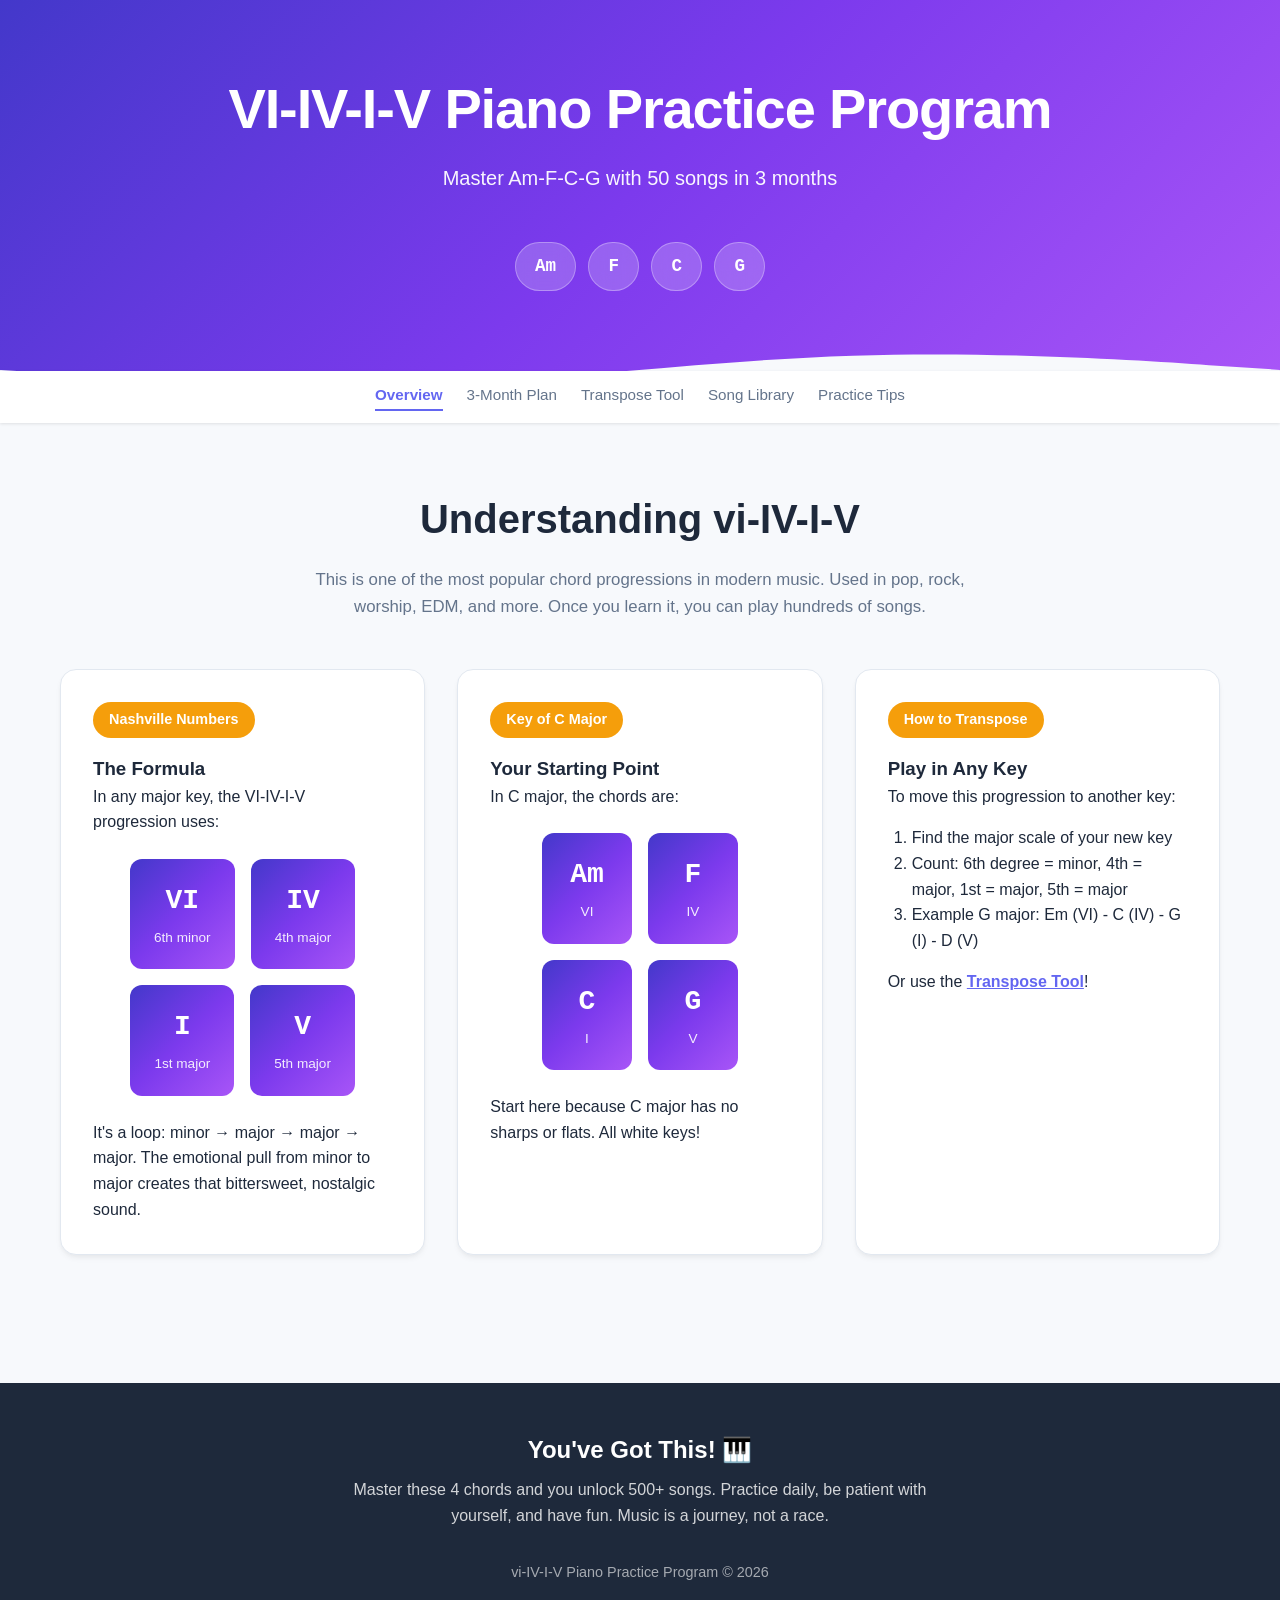
==== commit 8db7d016: "reworked on the files html to separate concerns" ====
--- a/piano_program.html
+++ b/piano_program.html
@@ -1,414 +1,11 @@
-
 <!DOCTYPE html>
 <html lang="en">
 <head>
-<script>window.Intl=window.Intl||{};Intl.t=function(s){return(Intl._locale&&Intl._locale[s])||s;};</script>
 <meta charset="UTF-8">
-<meta name="viewport" content="width=device-width, initial-scale=1.0">
-<title>VI-IV-I-V Piano Practice Program</title>
-<link href="https://fonts.googleapis.com/css2?family=Poppins:wght@300;400;500;600;700&family=JetBrains+Mono:wght@400;600&display=swap" rel="stylesheet">
-<link rel="stylesheet" href="app.css">
+<meta http-equiv="refresh" content="0; url=index.html">
+<title>Redirecting...</title>
 </head>
 <body>
-<header>
-<div class="container">
-<div class="header-content">
-<h1>VI-IV-I-V Piano Practice Program</h1>
-<p class="subtitle">Master Am-F-C-G with 50 songs in 3 months</p>
-<div class="header-chords">
-<div class="chord-pill">Am</div>
-<div class="chord-pill">F</div>
-<div class="chord-pill">C</div>
-<div class="chord-pill">G</div>
-</div>
-</div>
-</div>
-</header>
-
-<nav>
-<div class="container">
-<div class="nav-links">
-<a href="#overview">Overview</a>
-<a href="#program">3-Month Plan</a>
-<a href="#transpose">Transpose Tool</a>
-<a href="#library">Song Library</a>
-<a href="#tips">Practice Tips</a>
-</div>
-</div>
-</nav>
-
-<section id="overview">
-<div class="container">
-<h2 class="section-title">Understanding vi-IV-I-V</h2>
-<p class="section-desc">This is one of the most popular chord progressions in modern music. Used in pop, rock, worship, EDM, and more. Once you learn it, you can play hundreds of songs.</p>
-<div class="overview-grid">
-<div class="card">
-<div class="nashville-label">Nashville Numbers</div>
-<h3>The Formula</h3>
-<p>In any major key, the VI-IV-I-V progression uses:</p>
-<div class="chord-display">
-<div class="chord-box">
-<span class="chord-name">VI</span>
-<span class="chord-degree">6th minor</span>
-</div>
-<div class="chord-box">
-<span class="chord-name">IV</span>
-<span class="chord-degree">4th major</span>
-</div>
-<div class="chord-box">
-<span class="chord-name">I</span>
-<span class="chord-degree">1st major</span>
-</div>
-<div class="chord-box">
-<span class="chord-name">V</span>
-<span class="chord-degree">5th major</span>
-</div>
-</div>
-<p>It's a loop: minor → major → major → major. The emotional pull from minor to major creates that bittersweet, nostalgic sound.</p>
-</div>
-<div class="card">
-<div class="nashville-label">Key of C Major</div>
-<h3>Your Starting Point</h3>
-<p>In C major, the chords are:</p>
-<div class="chord-display">
-<div class="chord-box">
-<span class="chord-name">Am</span>
-<span class="chord-degree">VI</span>
-</div>
-<div class="chord-box">
-<span class="chord-name">F</span>
-<span class="chord-degree">IV</span>
-</div>
-<div class="chord-box">
-<span class="chord-name">C</span>
-<span class="chord-degree">I</span>
-</div>
-<div class="chord-box">
-<span class="chord-name">G</span>
-<span class="chord-degree">V</span>
-</div>
-</div>
-<p>Start here because C major has no sharps or flats. All white keys!</p>
-</div>
-<div class="card">
-<div class="nashville-label">How to Transpose</div>
-<h3>Play in Any Key</h3>
-<p>To move this progression to another key:</p>
-<ol style="margin-left: 1.5rem; margin-top: 1rem;">
-<li>Find the major scale of your new key</li>
-<li>Count: 6th degree = minor, 4th = major, 1st = major, 5th = major</li>
-<li>Example G major: Em (VI) - C (IV) - G (I) - D (V)</li>
-</ol>
-<p style="margin-top: 1rem;">Or use the <a href="#transpose" style="color: var(--primary); font-weight: 600;">Transpose Tool</a> below!</p>
-</div>
-</div>
-</div>
-</section>
-
-<section id="program" style="background: white;">
-<div class="container">
-<h2 class="section-title">3-Month Practice Program</h2>
-<p class="section-desc">Follow this structured plan to go from beginner to confidently playing 50 songs. Practice 30-45 minutes daily.</p>
-<div class="timeline">
-<div class="month-block">
-<div class="month-header">MONTH 1: Foundation & First 15 Songs</div>
-<div class="weeks-grid">
-<div class="week-card">
-<div class="week-title">Week 1: Chord Shapes</div>
-<ul class="song-list">
-<li>Learn C, Am, F, G in root position</li>
-<li>Practice chord transitions Am→F→C→G</li>
-<li>Play with metronome: 60 BPM</li>
-</ul>
-<div class="goal-box"><strong>Goal:</strong> Clean transitions, 1 chord per measure</div>
-</div>
-<div class="week-card">
-<div class="week-title">Week 2: Songs 1-4</div>
-<ul class="song-list">
-<li>Let It Be – The Beatles</li>
-<li>No Woman No Cry – Bob Marley</li>
-<li>With or Without You – U2</li>
-<li>You Gotta Be – Des'ree</li>
-</ul>
-<div class="goal-box"><strong>Goal:</strong> Play 4 songs start to finish, simple rhythm</div>
-</div>
-<div class="week-card">
-<div class="week-title">Week 3: Songs 5-10</div>
-<ul class="song-list">
-<li>Apologize – OneRepublic</li>
-<li>Africa – Toto</li>
-<li>Poker Face – Lady Gaga</li>
-<li>I'm Yours – Jason Mraz</li>
-<li>Secrets – OneRepublic</li>
-<li>Love Me Like You Do – Ellie Goulding</li>
-</ul>
-<div class="goal-box"><strong>Goal:</strong> Add left-hand bass notes C-A-F-G</div>
-</div>
-<div class="week-card">
-<div class="week-title">Week 4: Songs 11-15</div>
-<ul class="song-list">
-<li>She Will Be Loved – Maroon 5</li>
-<li>What Goes Around – Justin Timberlake</li>
-<li>Bulletproof – La Roux</li>
-<li>The Man Who Can't Be Moved – The Script</li>
-<li>When I Come Around – Green Day</li>
-</ul>
-<div class="goal-box"><strong>Goal:</strong> Introduce inversions: start F chord on A</div>
-</div>
-</div>
-</div>
-
-<div class="month-block">
-<div class="month-header">MONTH 2: Rhythm, Inversions & Artists You Love</div>
-<div class="weeks-grid">
-<div class="week-card">
-<div class="week-title">Week 5: Songs 16-22</div>
-<ul class="song-list">
-<li>Chandelier – Sia</li>
-<li>Elastic Heart – Sia</li>
-<li>Cheap Thrills – Sia</li>
-<li>Just The Way You Are – Bruno Mars</li>
-<li>When I Was Your Man – Bruno Mars</li>
-<li>Grenade – Bruno Mars</li>
-<li>Enemigos – Aitana</li>
-</ul>
-<div class="goal-box"><strong>Goal:</strong> Sia ballad style: broken chords RH, sustain pedal</div>
-</div>
-<div class="week-card">
-<div class="week-title">Week 6: Songs 23-28</div>
-<ul class="song-list">
-<li>Sin Ti – Becky G</li>
-<li>Mayores – Becky G</li>
-<li>Faded – Alan Walker</li>
-<li>Alone – Alan Walker</li>
-<li>On My Way – Alan Walker</li>
-<li>The Nights – Avicii</li>
-</ul>
-<div class="goal-box"><strong>Goal:</strong> EDM groove: play chords on beats 2 & 4 only</div>
-</div>
-<div class="week-card">
-<div class="week-title">Week 7: Songs 29-34</div>
-<ul class="song-list">
-<li>Wake Me Up – Avicii</li>
-<li>Demons – Imagine Dragons</li>
-<li>Radioactive – Imagine Dragons</li>
-<li>Counting Stars – OneRepublic</li>
-<li>All of Me – John Legend</li>
-<li>We Don't Talk Anymore – Charlie Puth</li>
-</ul>
-<div class="goal-box"><strong>Goal:</strong> Syncopated pop rhythms, anticipate chord changes</div>
-</div>
-<div class="week-card">
-<div class="week-title">Week 8: Hymns Intro 35-40</div>
-<ul class="song-list">
-<li>Amazing Grace – Traditional</li>
-<li>How Great Thou Art – Hymn</li>
-<li>10,000 Reasons – Matt Redman</li>
-<li>Cornerstone – Hillsong</li>
-<li>In Christ Alone – Hymn</li>
-<li>What a Friend – Traditional</li>
-</ul>
-<div class="goal-box"><strong>Goal:</strong> Hymn style: block chords, 3/4 & 4/4 time</div>
-</div>
-</div>
-</div>
-
-<div class="month-block">
-<div class="month-header">MONTH 3: Mastery, Transposing & Final 10</div>
-<div class="weeks-grid">
-<div class="week-card">
-<div class="week-title">Week 9: Worship 41-44</div>
-<ul class="song-list">
-<li>Great Are You Lord – All Sons & Daughters</li>
-<li>Oceans – Hillsong United</li>
-<li>Reckless Love – Cory Asbury</li>
-<li>King of My Heart – Bethel</li>
-</ul>
-<div class="goal-box"><strong>Goal:</strong> Worship feel: slow, spacious, add sus chords</div>
-</div>
-<div class="week-card">
-<div class="week-title">Week 10: Classics 45-48</div>
-<ul class="song-list">
-<li>Stand By Me – Ben E. King</li>
-<li>Otherside – Red Hot Chili Peppers</li>
-<li>Save Tonight – Eagle-Eye Cherry</li>
-<li>If I Were a Boy – Beyoncé</li>
-</ul>
-<div class="goal-box"><strong>Goal:</strong> Transpose: play 3 songs in G major Em-C-G-D</div>
-</div>
-<div class="week-card">
-<div class="week-title">Week 11: Final Songs 49-50 + Review</div>
-<ul class="song-list">
-<li>Can You Feel The Love Tonight – Elton John</li>
-<li>Love The Way You Lie – Eminem ft. Rihanna</li>
-<li>Review: Play any 10 songs from memory</li>
-<li>Practice: Transpose Let It Be to F major</li>
-</ul>
-<div class="goal-box"><strong>Goal:</strong> 50-song repertoire, transpose to 3 keys</div>
-</div>
-<div class="week-card">
-<div class="week-title">Week 12: Performance Week</div>
-<ul class="song-list">
-<li>Day 1-2: Record yourself playing 5 songs</li>
-<li>Day 3-4: Play for friend/family</li>
-<li>Day 5: Learn to add melody with RH</li>
-<li>Day 6-7: Create your own mashup!</li>
-</ul>
-<div class="goal-box"><strong>Goal:</strong> Perform confidently, improvise fills</div>
-</div>
-</div>
-</div>
-</div>
-
-<div class="daily-routine">
-<h3 style="text-align: center; font-size: 1.5rem; margin-bottom: 0.5rem;">Daily Practice Routine: 35 Minutes</h3>
-<p style="text-align: center; color: var(--muted); margin-bottom: 1rem;">Consistency beats intensity. Do this 5-6 days per week.</p>
-<div class="routine-grid">
-<div class="routine-item">
-<div class="routine-time">5 min</div>
-<div><strong>Warm-up</strong><br>Chord transitions Am-F-C-G with metronome</div>
-</div>
-<div class="routine-item">
-<div class="routine-time">15 min</div>
-<div><strong>New Song</strong><br>Learn this week's song, hands separate then together</div>
-</div>
-<div class="routine-item">
-<div class="routine-time">10 min</div>
-<div><strong>Review</strong><br>Play 2-3 previous songs from memory</div>
-</div>
-<div class="routine-item">
-<div class="routine-time">5 min</div>
-<div><strong>Explore</strong><br>Transposing, rhythm, or improvisation</div>
-</div>
-</div>
-<div style="text-align: center; margin-top: 2rem;">
-<button class="btn" onclick="window.print()">
-<svg width="20" height="20" fill="currentColor" viewBox="0 0 20 20"><path fill-rule="evenodd" d="M5 4v3H4a2 2 0 00-2 2v3a2 2 0 002 2h1v2a2 2 0 002 2h6a2 2 0 002-2v-2h1a2 2 0 002-2V9a2 2 0 00-2-2h-1V4a2 2 0 00-2-2H7a2 2 0 00-2 2zm8 0H7v3h6V4zm0 8H7v4h6v-4z" clip-rule="evenodd"></path></svg>
-Print Practice Plan
-</button>
-</div>
-</div>
-</section>
-
-<section id="transpose">
-<div class="container">
-<h2 class="section-title">Interactive Transpose Tool</h2>
-<p class="section-desc">Click any key to see the vi-IV-I-V progression. Practice in C major first, then try G and F major.</p>
-<div class="transpose-tool">
-<div class="key-buttons">
-<button class="key-btn active" data-key="C">C</button>
-<button class="key-btn" data-key="G">G</button>
-<button class="key-btn" data-key="D">D</button>
-<button class="key-btn" data-key="A">A</button>
-<button class="key-btn" data-key="E">E</button>
-<button class="key-btn" data-key="F">F</button>
-<button class="key-btn" data-key="Bb">Bb</button>
-<button class="key-btn" data-key="Eb">Eb</button>
-<button class="key-btn" data-key="Ab">Ab</button>
-</div>
-<div class="transpose-display">
-<div id="currentKey">Key of C Major</div>
-<div class="chord-display" id="chordDisplay">
-<div class="chord-box">
-<span class="chord-name" id="chord1">Am</span>
-<span class="chord-degree">vi</span>
-</div>
-<div class="chord-box">
-<span class="chord-name" id="chord2">F</span>
-<span class="chord-degree">IV</span>
-</div>
-<div class="chord-box">
-<span class="chord-name" id="chord3">C</span>
-<span class="chord-degree">I</span>
-</div>
-<div class="chord-box">
-<span class="chord-name" id="chord4">G</span>
-<span class="chord-degree">V</span>
-</div>
-</div>
-</div>
-</div>
-</div>
-</section>
-
-<section id="library" style="background: white;">
-<div class="container">
-<h2 class="section-title">50 Song Library</h2>
-<p class="section-desc">All songs use the vi-IV-I-V progression or close variation. Original key shown, but you can play all in <span class="chord-inline">Am-F-C-G</span></p>
-<div class="library-controls">
-<div class="search-box">
-<input type="text" id="searchInput" placeholder="Search songs or artists...">
-</div>
-<div class="filter-buttons">
-<button class="filter-btn active" data-filter="all">All Songs</button>
-<button class="filter-btn" data-filter="Pop Hits">Pop Hits</button>
-<button class="filter-btn" data-filter="Artists You Love">Your Artists</button>
-<button class="filter-btn" data-filter="Hymns + Worship">Worship</button>
-<button class="filter-btn" data-filter="Other Classics">Classics</button>
-</div>
-</div>
-<div class="song-table-container">
-<table id="songTable">
-<thead>
-<tr>
-<th>Song</th>
-<th>Artist</th>
-<th>Original Key</th>
-<th>Progression Notes</th>
-<th>Category</th>
-</tr>
-</thead>
-<tbody id="songTableBody">
-<!-- Populated by JS -->
-</tbody>
-</table>
-</div>
-</section>
-
-<section id="tips">
-<div class="container">
-<h2 class="section-title">Practice Tips & Style Guide</h2>
-<p class="section-desc">Make these 4 chords sound different for every artist and genre</p>
-<div class="tips-grid">
-<div class="tip-card">
-<div class="tip-icon">🎤</div>
-<h3>Sia / Bruno / Aitana Style</h3>
-<p><strong>Ballad Pop:</strong> Play broken chords in right hand: 1-5-8-5 pattern. Slow tempo 65-75 BPM. Heavy sustain pedal. Let chords ring. For Bruno's "When I Was Your Man", add grace notes and rubato timing.</p>
-</div>
-<div class="tip-card">
-<div class="tip-icon">⛪</div>
-<h3>Hymns Hack</h3>
-<p><strong>Worship Style:</strong> Play block chords on beat 1, hold for full measure. Add the 2nd scale degree for "sus" sound: Csus2, Fsus2. In 3/4 time, play: bass note on 1, chord on 2-3. Makes it sound ancient and sacred.</p>
-</div>
-<div class="tip-card">
-<div class="tip-icon">🎧</div>
-<h3>Alan Walker / Becky G Groove</h3>
-<p><strong>EDM/Latin Pop:</strong> Don't play on beat 1! Play staccato chords on beats 2 and 4 only, or off-beats "and of 1, and of 2". Left hand: simple quarter-note bass C-A-F-G. This creates dance groove space.</p>
-</div>
-<div class="tip-card">
-<div class="tip-icon">🎹</div>
-<h3>Left Hand Secrets</h3>
-<p><strong>Level Up Your LH:</strong> Week 1-4: Single bass notes. Week 5-8: Octaves C-C A-A F-F G-G. Week 9-12: Add the 5th: C-G, A-E, F-C, G-D. This is called "power chord" bass and sounds huge.</p>
-</div>
-</div>
-<div class="tracker-box">
-<h3 style="font-size: 1.5rem; margin-bottom: 1rem;">📊 Practice Tracker Idea</h3>
-<p>Create a simple chart or use a habit app. For each song, track:</p>
-<p style="margin-top: 1rem;"><strong>⭐ Learned chords</strong> → <strong>⭐⭐ Played with metronome</strong> → <strong>⭐⭐⭐ Memorized</strong> → <strong>⭐⭐⭐⭐ Performable</strong> → <strong>⭐⭐⭐⭐⭐ Transposed to new key</strong></p>
-<p style="margin-top: 1rem; color: var(--muted);">Celebrate when you hit ⭐⭐⭐ on 10 songs! You're building real repertoire.</p>
-<button class="btn btn-secondary" style="margin-top: 1.5rem;" onclick="window.print()">Print Tracker Template</button>
-</div>
-</div>
-</section>
-
-<footer>
-<div class="container">
-<h3 style="font-size: 1.5rem; margin-bottom: 0.5rem;">You've Got This! 🎹</h3>
-<p style="opacity: 0.8; max-width: 600px; margin: 0 auto;">Master these 4 chords and you unlock 500+ songs. Practice daily, be patient with yourself, and have fun. Music is a journey, not a race.</p>
-<p style="margin-top: 2rem; opacity: 0.6; font-size: 0.9rem;">vi-IV-I-V Piano Practice Program © 2025 | Works 100% Offline</p>
-</div>
-</footer>
+<p>Redirecting to <a href="index.html">index.html</a>...</p>
 </body>
-<script src="app.js"></script>
-<script src="playables.js"></script>
-</html>+</html>
